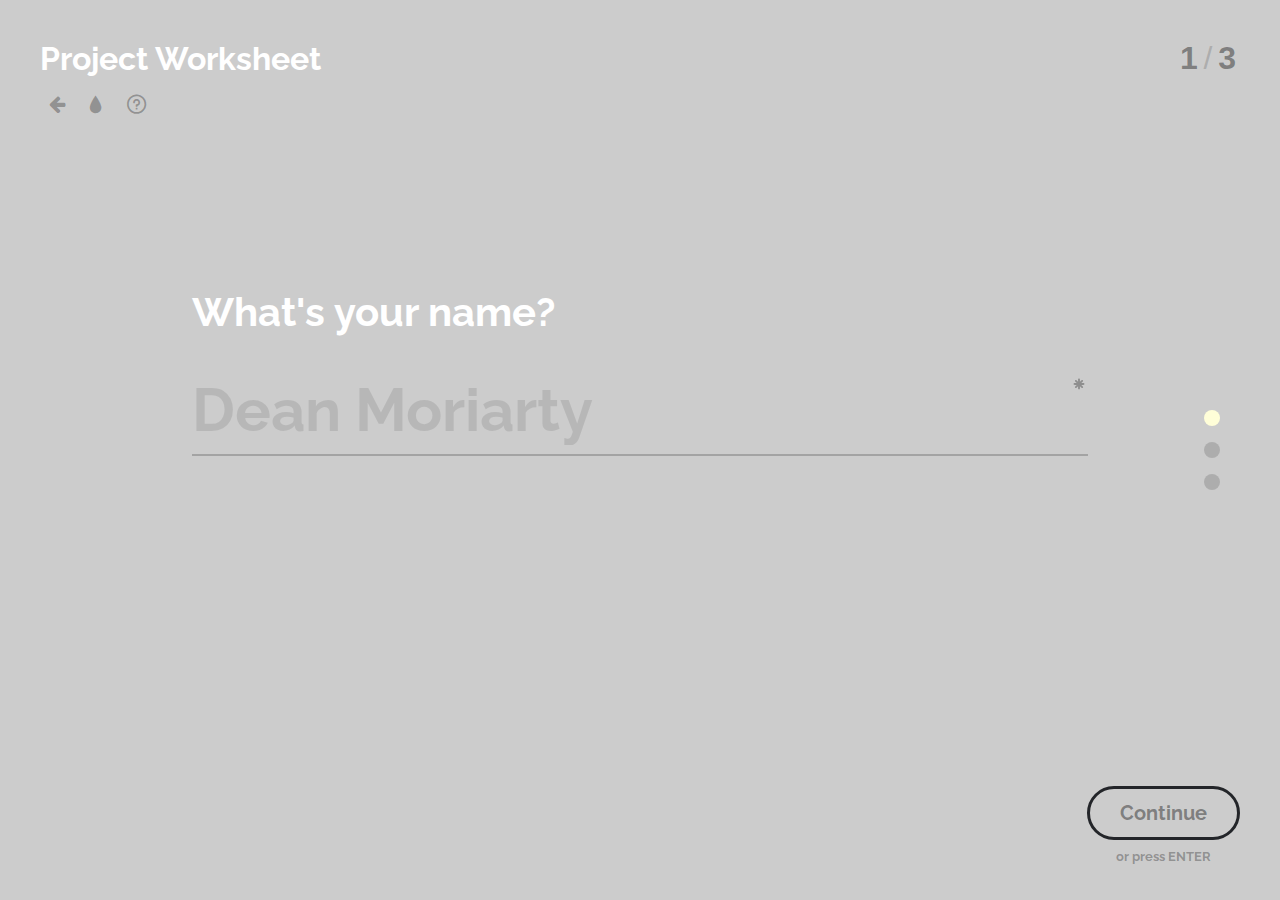
==== index.html @ fed778ab "Add simple form" ====
<!DOCTYPE html>
<html lang="en" class="no-js">
	<head>
		<meta charset="UTF-8" />
		<meta http-equiv="X-UA-Compatible" content="IE=edge"> 
		<meta name="viewport" content="width=device-width, initial-scale=1"> 
		<title>Fullscreen Form Interface</title>
		<meta name="description" content="Fullscreen Form Interface: A distraction-free form concept with fancy animations" />
		<meta name="keywords" content="fullscreen form, css animations, distraction-free, web design" />
		<meta name="author" content="Codrops" />
		<link rel="shortcut icon" href="../favicon.ico">
		<link rel="stylesheet" type="text/css" href="css/normalize.css" />
		<link rel="stylesheet" type="text/css" href="css/demo.css" />
		<link rel="stylesheet" type="text/css" href="css/component.css" />
		<link rel="stylesheet" type="text/css" href="css/Hackaton.css" />
		<link rel="stylesheet" type="text/css" href="css/cs-select.css" />
		<link rel="stylesheet" type="text/css" href="css/cs-skin-boxes.css" />
		<script src="js/modernizr.custom.js"></script>
	</head>
	<body>
		<div class="container">

			<div class="fs-form-wrap" id="fs-form-wrap">
				<div class="fs-title">
					<h1>Project Worksheet</h1>
					<div class="codrops-top">
						<a class="codrops-icon codrops-icon-prev" href="http://tympanus.net/Development/NotificationStyles/"><span>Previous Demo</span></a>
						<a class="codrops-icon codrops-icon-drop" href="http://tympanus.net/codrops/?p=19520"><span>Back to the Codrops Article</span></a>
						<a class="codrops-icon codrops-icon-info" href="#"><span>This is a demo for a fullscreen form</span></a>
					</div>
				</div>
				<form id="myform" class="fs-form fs-form-full" autocomplete="off">
					<ol class="fs-fields">
						<li>
							<label class="fs-field-label fs-anim-upper" for="q1">What's your name?</label>
							<input class="fs-anim-lower" id="q1" name="q1" type="text" placeholder="Dean Moriarty" required/>
						</li>
						<li data-input-trigger>
							<label class="fs-field-label fs-anim-upper" for="q3" data-info="This will help us know what kind of service you need">What's your priority for your new website?</label>
							<div class="fs-radio-group fs-radio-custom clearfix fs-anim-lower">
								<span><input id="q3b" name="q3" type="radio" value="conversion"/><label for="q3b" class="radio-conversion">Sell things</label></span>
								<span><input id="q3c" name="q3" type="radio" value="social"/><label for="q3c" class="radio-social">Become famous</label></span>
								<span><input id="q3a" name="q3" type="radio" value="mobile"/><label for="q3a" class="radio-mobile">Mobile market</label></span>
							</div>
						</li>
						<!--<li data-input-trigger>
							<label class="fs-field-label fs-anim-upper" data-info="We'll make sure to use it all over">Choose a color for your website.</label>
							<select class="cs-select cs-skin-boxes fs-anim-lower">
								<option value="" disabled selected>Pick a color</option>
								<option value="#588c75" data-class="color-588c75">#588c75</option>
								<option value="#b0c47f" data-class="color-b0c47f">#b0c47f</option>
								<option value="#f3e395" data-class="color-f3e395">#f3e395</option>
								<option value="#f3ae73" data-class="color-f3ae73">#f3ae73</option>
								<option value="#da645a" data-class="color-da645a">#da645a</option>
								<option value="#79a38f" data-class="color-79a38f">#79a38f</option>
								<option value="#c1d099" data-class="color-c1d099">#c1d099</option>
								<option value="#f5eaaa" data-class="color-f5eaaa">#f5eaaa</option>
								<option value="#f5be8f" data-class="color-f5be8f">#f5be8f</option>
								<option value="#e1837b" data-class="color-e1837b">#e1837b</option>
								<option value="#9bbaab" data-class="color-9bbaab">#9bbaab</option>
								<option value="#d1dcb2" data-class="color-d1dcb2">#d1dcb2</option>
								<option value="#f9eec0" data-class="color-f9eec0">#f9eec0</option>
								<option value="#f7cda9" data-class="color-f7cda9">#f7cda9</option>
								<option value="#e8a19b" data-class="color-e8a19b">#e8a19b</option>
								<option value="#bdd1c8" data-class="color-bdd1c8">#bdd1c8</option>
								<option value="#e1e7cd" data-class="color-e1e7cd">#e1e7cd</option>
								<option value="#faf4d4" data-class="color-faf4d4">#faf4d4</option>
								<option value="#fbdfc9" data-class="color-fbdfc9">#fbdfc9</option>
								<option value="#f1c1bd" data-class="color-f1c1bd">#f1c1bd</option>
							</select>
						</li>

						<li>
							<label class="fs-field-label fs-anim-upper" for="q2" data-info="We won't send you spam, we promise...">What's your email address?</label>
							<input class="fs-anim-lower" id="q2" name="q2" type="email" placeholder="dean@road.us" required/>
						</li>
						<li>
							<label class="fs-field-label fs-anim-upper" for="q5">What's your budget?</label>
							<input class="fs-mark fs-anim-lower" id="q5" name="q5" type="number" placeholder="1000" step="100" min="100"/>
						</li>-->
						<li>
							<label class="fs-field-label fs-anim-upper" for="q4">Describe how you imagine your new website</label>
							<textarea class="fs-anim-lower" id="q4" name="q4" placeholder="Describe here"></textarea>
						</li>
					</ol><!-- /fs-fields -->
				</form><!-- /fs-form -->
			</div><!-- /fs-form-wrap -->

            <div id="result-div">
                <h1>You are a footballer</h1>
            </div>
            
            
		</div><!-- /container -->
		<script src="js/classie.js"></script>
		<script src="js/selectFx.js"></script>
		<script src="js/fullscreenForm.js"></script>
		<script>
			(function() {
				var formWrap = document.getElementById( 'fs-form-wrap' );

				[].slice.call( document.querySelectorAll( 'select.cs-select' ) ).forEach( function(el) {	
					new SelectFx( el, {
						stickyPlaceholder: false,
						onChange: function(val){
							document.querySelector('span.cs-placeholder').style.backgroundColor = val;
						}
					});
				} );

                document.getElementById("result-div").style.visibility = "hidden";
				new FForm( formWrap, {
					onReview : function() {
                        document.getElementById("result-div").style.visibility = "visible";
                        //document.location.reload();
					}
				} );
			})();
		</script>
	</body>
</html>
---- css/demo.css ----
@import url(http://fonts.googleapis.com/css?family=Raleway:400,700);
@font-face {
	font-weight: normal;
	font-style: normal;
	font-family: 'codropsicons';
	src:url('../fonts/codropsicons/codropsicons.eot');
	src:url('../fonts/codropsicons/codropsicons.eot?#iefix') format('embedded-opentype'),
		url('../fonts/codropsicons/codropsicons.woff') format('woff'),
		url('../fonts/codropsicons/codropsicons.ttf') format('truetype'),
		url('../fonts/codropsicons/codropsicons.svg#codropsicons') format('svg');
}

*, *:after, *:before { -webkit-box-sizing: border-box; box-sizing: border-box; }
.clearfix:before, .clearfix:after { content: ''; display: table; }
.clearfix:after { clear: both; }

html, body, .container {
	height: 100%;
}

body {
	background: #CCCCCC;
	color: #111111;
	font-weight: 400;
	font-size: 1em;
	font-family: 'Raleway', Arial, sans-serif;
	overflow: hidden;
	overflow-y: scroll;
	min-height: 590px;
}

a {
	color: rgba(0,0,0,0.3);
	text-decoration: none;
	outline: none;
}

a:hover, a:focus {
	color: #111111;
}

/* Top Navigation Style */
.codrops-top {
	margin-top: 1em;
}

.codrops-top a {
	font-size: 0.69em;
	padding: 0 0.25em;
	display: inline-block;
	text-decoration: none;
	font-size: 1.2em;
}

.codrops-icon:before {
	margin: 0 4px;
	text-transform: none;
	font-weight: normal;
	font-style: normal;
	font-variant: normal;
	font-family: 'codropsicons';
	line-height: 1;
	speak: none;
	-webkit-font-smoothing: antialiased;
}

.codrops-icon-drop:before {
	content: "\e001";
}

.codrops-icon-prev:before {
	content: "\e004";
}

.codrops-icon-info:before {
	content: "\e003";
}

.codrops-icon span {
	display: none;
	position: absolute;
	font-size: 0.85em;
	padding: 0.5em 0 0 0.25em;
	font-weight: 700;
}

.codrops-icon:hover span {
	display: block;
	color: #AAA;
}

/* Related demos */
.related {
	font-weight: 700;
	text-align: center;
	padding: 5em 0;
	display: none;
	background: #fff;
	color: rgba(0,0,0,0.3);
}

.overview .related {
	display: block;
}

.related > a {
	border: 3px solid black;
	border-color: initial;
	display: inline-block;
	text-align: center;
	margin: 20px 10px;
	padding: 25px;
}

.related > a:hover,
.related > a:focus {
	color: rgba(0,0,0,0.5);
}

.related a img {
	max-width: 100%;
	opacity: 0.8;
}

.related a:hover img,
.related a:active img {
	opacity: 1;
}

.related a h3 {
	margin: 0;
	padding: 0.5em 0 0.3em;
	max-width: 300px;
	text-align: left;
}
---- css/component.css ----
/* Main form wrapper */
.fs-form-wrap {
	position: relative;
	width: 100%;
	height: 100%;
	color: #fff;
}

.overview .fs-form-wrap {
	height: auto;
}

/* Title */
.fs-title {
	position: absolute;
	top: 0;
	left: 0;
	margin: 0;
	padding: 40px;
	width: 100%;
}

.fs-title h1 {
	margin: 0;
}

/* Form */
.fs-form {
	position: relative;
	text-align: left;
	font-size: 2.5em;
}

.no-js .fs-form {
	padding: 0 0 6em 0;
}

/* Views (fullscreen and overview)*/
.fs-form-full {
	top: 32%;
	margin: 0 auto;
	width: 70%;
}

.fs-form-full,
.fs-message-error {
	max-width: 960px;
}

.fs-form-overview {
	padding: 2.5em 30% 6em;
	width: 100%;
	height: 100%;
	background: #fffed8;
	color: #3b3f45;
	font-size: 1.2em;
}

.fs-form-overview .fs-fields::before {
	display: block;
	margin-bottom: 2.5em;
	color: #3b3f45;
	content: 'Review & Submit';
	font-weight: 700;
	font-size: 1.85em;
}

/* Switch view animation (we hide the current view, switch the view class and show it again) */
.fs-form.fs-show {
	-webkit-animation: animFadeIn 0.5s;
	animation: animFadeIn 0.5s;
}

@-webkit-keyframes animFadeIn {
	0% { opacity: 0; }
	100% { opacity: 1; }
}

@keyframes animFadeIn {
	0% { opacity: 0; }
	100% { opacity: 1; }
}

.fs-form.fs-show .fs-fields {
	-webkit-animation: animMove 0.5s;
	animation: animMove 0.5s;
}

@-webkit-keyframes animMove {
	from { top: 100px; }
}

@keyframes animMove {
	from { top: 100px; }
} /* we need to use top here because otherwise all our fixed elements will become absolute */

/* Visibility control of elements */
.fs-form-full .fs-fields > li,
.fs-nav-dots, 
.fs-progress,
.fs-numbers,
button.fs-continue,
.fs-message-error,
.fs-message-final {
	visibility: hidden;
}

.no-js .fs-form-full .fs-fields > li {
	visibility: visible;
}

.fs-show {
	visibility: visible !important;
}

/* Some general styles */
.fs-form-wrap button {
	border: none;
	background: none;
}

.fs-form-wrap button[disabled] {
	opacity: 0.3;
	pointer-events: none;
}

.fs-form-wrap input:focus,
.fs-form-wrap button:focus {
	outline: none;
}

/* Hide the submit button */
.fs-form .fs-submit {
	display: none;
}

/* Fields */
.fs-fields {
	position: relative;
	margin: 0 auto;
	padding: 0;
	top: 0;
	list-style: none;
}

.fs-form-overview ol {
	max-width: ;
}

.fs-fields > li {
	position: relative;
	z-index: 1;
	margin: 0;
	padding: 0;
	border: none;
}

.fs-fields > li:hover {
	z-index: 999;
}

.js .fs-form-full .fs-fields > li {
	position: absolute;
	width: 100%;
}

.fs-form-overview .fs-fields > li,
.no-js .fs-form .fs-fields > li {
	margin: 1em 0 2em;
	padding: 0 0 2em 0;
	border-bottom: 2px solid rgba(0,0,0,0.1);
}

/* Labels & info */
.fs-fields > li label {
	position: relative;
}

.fs-fields > li label.fs-field-label {
	display: inline-block;
	padding: 0 5px 1em 0;
	font-weight: 700;
	pointer-events: none;
}

.fs-form-full .fs-fields > li label[data-info]::after {
	position: relative;
	display: inline-block;
	margin-left: 10px;
	width: 24px;
	height: 24px;
	border: 2px solid rgba(0,0,0,0.4);
	color: rgba(0,0,0,0.4);
	border-radius: 50%;
	content: 'i';
	vertical-align: top;
	text-align: center;
	font-weight: 700;
	font-style: italic;
	font-size: 14px;
	font-family: Georgia, serif;
	line-height: 20px;
	cursor: pointer;
	pointer-events: auto;
}

.fs-form-full .fs-fields > li label[data-info]::before {
    position: absolute;
    bottom: 100%;
   	left: 0;
    padding: 0 0 10px;
    min-width: 200px;
	content: attr(data-info);
	font-size: 0.4em;
	color: #6a7b7e;
    opacity: 0;
    -webkit-transition: opacity 0.3s, -webkit-transform 0.3s;
    transition: opacity 0.3s, transform 0.3s;
    -webkit-transform: translate3d(0,-5px,0);
    transform: translate3d(0,-5px,0);
    pointer-events: none;
}

.fs-form-full .fs-fields > li label[data-info]:hover::before {
    opacity: 1;
    -webkit-transform: translate3d(0,0,0);
    transform: translate3d(0,0,0);
}

.fs-form-full .fs-fields > li label:hover ~ .fs-info,
.fs-form-full .fs-fields > li .fs-info:hover {
	opacity: 1;
	-webkit-transform: translateY(0);
	transform: translateY(0);
	pointer-events: auto;
}

/* Inputs */
.fs-fields input {
	display: block;
	margin: 0;
	padding: 0 0 0.15em;
	width: 100%;
	border: none;
	border-bottom: 2px solid rgba(0,0,0,0.2);
	background-color: transparent;
	color: #fffed8;
	text-overflow: ellipsis;
	font-weight: bold;
	font-size: 1.5em;
	border-radius: 0;
}

.fs-fields input:invalid {
	box-shadow: none; /* removes red shadow in FF*/
}

.fs-form-overview .fs-fields input {
	border-bottom-color: transparent;
	color: rgba(0,0,0,0.5);
}

.fs-fields [required] {
	background-image: url(../img/abacusstar.svg);
	background-position: top right;
	background-size: 18px;
	background-repeat: no-repeat;
}

.fs-fields input:focus {
	background-color: #3b3f45; /* Fixes chrome bug with placeholder */
}

.fs-form-overview .fs-fields input:focus {
	background-color: #fffed8; /* Fixes chrome bug with placeholder */
}

.fs-form-overview .fs-fields input {
	font-size: 1.2em;
}

.fs-fields .fs-radio-custom input[type="radio"] {
	position: absolute;
	display: block;
	margin: 30px auto 20px;
	margin: 0 auto 20px;
	width: 100%;
	height: 100%;
	opacity: 0;
	cursor: pointer;
}

.fs-fields > li .fs-radio-custom span {
	float: left;
	position: relative;
	margin-right: 3%;
	padding: 10px;
	max-width: 200px;
	width: 30%;
	text-align: center;
	font-weight: 700;
	font-size: 50%;
	font-family: "Helvetica Neue", Helvetica, Arial, sans-serif;
}

.fs-fields > li .fs-radio-custom span label {
	color: rgba(0,0,0,0.4);
	-webkit-transition: color 0.3s;
	transition: color 0.3s;
}

.fs-form-overview .fs-fields > li .fs-radio-custom span {
	max-width: 140px;
}

.fs-form-overview .fs-fields > li .fs-radio-custom span {
	font-size: 75%;
}

.fs-fields > li .fs-radio-custom label {
	display: block;
	padding-top: 100%;
	width: 100%;
	height: 100%;
	cursor: pointer;
}

.fs-fields .fs-radio-custom label::after {
	position: absolute;
	top: 50%;
	left: 50%;
	width: 100%;
	height: 100%;
	background-position: 50% 0%;
	background-size: 85%;
	background-repeat: no-repeat;
	content: '';
	opacity: 0.5;
	-webkit-transition: opacity 0.2s;
	transition: opacity 0.2s;
	-webkit-transform: translate(-50%,-50%);
	transform: translate(-50%,-50%);
}

.fs-fields .fs-radio-custom label.radio-mobile::after {
	background-image: url(../img/mobile.svg);
}

.fs-fields .fs-radio-custom label.radio-social::after {
	background-image: url(../img/social.svg);
}

.fs-fields .fs-radio-custom label.radio-conversion::after {
	background-image: url(../img/conversion.svg);
}

.fs-fields .fs-radio-custom label:hover::after,
.fs-fields input[type="radio"]:focus + label::after,
.fs-fields input[type="radio"]:checked + label::after {
	opacity: 1;
}

.fs-fields .fs-radio-custom input[type="radio"]:checked + label {
	color: #fffed8;
}

.fs-form-overview .fs-fields .fs-radio-custom input[type="radio"]:checked + label {
	color: rgba(0,0,0,0.8);
}

.fs-fields textarea {
	padding: 0.25em;
	width: 100%;
	height: 200px;
	border: 2px solid rgba(0,0,0,0.2);
	background-color: transparent;
	color: #fffed8;
	font-weight: 700;
	font-size: 0.85em;
	resize: none;
}

.fs-form-overview .fs-fields textarea {
	height: 100px;
	color: rgba(0,0,0,0.5);
}

.fs-fields textarea:focus {
	outline: none;
}

.fs-form-overview .fs-fields textarea {
	padding: 0;
	border-color: transparent;
}

.fs-form-overview .fs-fields textarea:focus {
	background: #fffed8;
}

.fs-form div.cs-select.cs-skin-boxes {
	display: block;
}

.fs-form-overview .cs-skin-boxes > span {
	border-radius: 5px;
	width: 90px;
	height: 70px;
	font-size: 0.8em;
}

.fs-form-overview .cs-skin-boxes > span::before {
	padding-top: 50px;
	box-shadow: 0 20px 0 #292c30, inset 0 -5px #292c30;
}

.fs-fields input.fs-mark {
	padding-left: 1em;
	background-image: url(../img/dollar.svg);
	background-position: 0% 0.15em;
	background-size: auto 75%;
	background-repeat: no-repeat;
}

.fs-fields input.fs-mark[required] {
	background-image: url(../img/dollar.svg), url(../img/abacusstar.svg);
	background-position: 0% 0.15em, top right;
	background-size: auto 75%, 18px;
	background-repeat: no-repeat;
}

/* placeholder */
.fs-fields input::-webkit-input-placeholder,
.fs-fields textarea::-webkit-input-placeholder {
	color: rgba(0,0,0,0.1);
}

.fs-fields input:-moz-placeholder,
.fs-fields textarea:-moz-placeholder {
	color: rgba(0,0,0,0.1);
}

.fs-fields input::-moz-placeholder,
.fs-fields textarea::-moz-placeholder {
	color: rgba(0,0,0,0.1);
}

.fs-fields input:-ms-input-placeholder,
.fs-fields textarea:-ms-input-placeholder {
	color: rgba(0,0,0,0.1);
}

/* Hide placeholder when focused in Webkit browsers */
.fs-fields input:focus::-webkit-input-placeholder {
	color: transparent;
}

/* Dot navigation */
.fs-nav-dots {
	position: absolute;
	top: 50%;
	right: 60px;
	left: auto;
	-webkit-transform: translateY(-50%);
	transform: translateY(-50%);
}

.fs-nav-dots button {
	position: relative;
	display: block;
	padding: 0;
	margin: 16px 0;
	width: 16px;
	height: 16px;
	border-radius: 50%;
	background: transparent;
	-webkit-transition: -webkit-transform 0.3s ease, opacity 0.3s ease;
	transition: transform 0.3s ease, opacity 0.3s ease;
}

.fs-nav-dots button::before,
.fs-nav-dots button::after {
	position: absolute;
	top: 0;
	left: 0;
	width: 100%;
	height: 100%;
	border-radius: 50%;
	background-color: rgba(0,0,0,0.5);
	content: '';
	text-indent: 0;
	-webkit-backface-visibility: hidden;
	backface-visibility: hidden;
}

.fs-nav-dots button::after {
	background-color: rgba(0,0,0,0.4);
	-webkit-transform: perspective(1000px) rotate3d(0,1,0,180deg);
	transform: perspective(1000px) rotate3d(0,1,0,180deg);
}

.fs-nav-dots button.fs-dot-current {
	-webkit-transform: perspective(1000px) rotate3d(0,1,0,180deg);
	transform: perspective(1000px) rotate3d(0,1,0,180deg);
}

.fs-nav-dots button:hover::before,
.fs-nav-dots button.fs-dot-current::before {
	background: #fffed8;
}

/* Progress bar */
.fs-progress {
	position: absolute;
	top: 0;
	width: 0%;
	height: 0.5em;
	background: #fffed8;
	-webkit-transition: width 0.3s ease-in-out;
	transition: width 0.3s ease-in-out;
}

/* Number indicator */
.fs-numbers {
	position: absolute;
	top: 0;
	right: 0;
	overflow: hidden;
	color: rgba(0,0,0,0.4);
	margin: 40px;
	width: 2em;
	font-weight: 700;
	font-size: 2em;
	font-family: "Helvetica Neue", Helvetica, Arial, sans-serif;
	cursor: default;
}

.fs-numbers:after {
	position: absolute;
	width: 100%;
	text-align: center;
	content: '/';
	font-weight: 300;
	opacity: 0.4;
	left: 0;
}

.fs-numbers span {
	float: right;
	width: 40%;
	text-align: center;
}

.fs-numbers .fs-number-current {
	float: left;
}

.fs-numbers .fs-number-new {
	position: absolute;
	left: 0;
	-webkit-transform: translateY(100%);
	transform: translateY(100%);
}

/* Animations for numbers */
/* Show next number */
.fs-numbers.fs-show-next .fs-number-new {
	-webkit-animation: animMoveUpFromDown 0.4s both;
	animation: animMoveUpFromDown 0.4s both;
}

@-webkit-keyframes animMoveUpFromDown {
	from { -webkit-transform: translateY(100%); }
	to { -webkit-transform: translateY(0); }
}

@keyframes animMoveUpFromDown {
	from { -webkit-transform: translateY(100%); transform: translateY(100%); }
	to { -webkit-transform: translateY(0); transform: translateY(0); }
}

.fs-numbers.fs-show-next .fs-number-current {
	-webkit-animation: animMoveUp 0.4s both;
	animation: animMoveUp 0.4s both;
}

@-webkit-keyframes animMoveUp {
	to { -webkit-transform: translateY(-100%); }
}

@keyframes animMoveUp {
	to { -webkit-transform: translateY(-100%); transform: translateY(-100%); }
}

/* Show previous number */
.fs-numbers.fs-show-prev .fs-number-new {
	-webkit-animation: animMoveDownFromUp 0.4s both;
	animation: animMoveDownFromUp 0.4s both;
}

@-webkit-keyframes animMoveDownFromUp {
	from { -webkit-transform: translateY(-100%); }
	to { -webkit-transform: translateY(0); }
}

@keyframes animMoveDownFromUp {
	from { -webkit-transform: translateY(-100%); transform: translateY(-100%); }
	to { -webkit-transform: translateY(0); transform: translateY(0); }
}

.fs-numbers.fs-show-prev .fs-number-current {
	-webkit-animation: animMoveDown 0.4s both;
	animation: animMoveDown 0.4s both;
}

@-webkit-keyframes animMoveDown {
	to { -webkit-transform: translateY(100%); }
}

@keyframes animMoveDown {
	to { -webkit-transform: translateY(100%); transform: translateY(100%); }
}

/* Continue button and submit button */
button.fs-submit,
button.fs-continue {
	padding: 0.6em 1.5em;
	border: 3px solid #232529;
	border-radius: 40px;
	font-weight: 700;
	color: rgba(0,0,0,0.4);
}

.fs-form-overview .fs-submit,
.no-js .fs-form .fs-submit  {
	display: block;
	float: right;
}

.fs-form-overview .fs-submit {
	border-color: #232529;
	color: #232529;
}

button.fs-continue {
	position: absolute;
	right: 0;
	bottom: 0;
	margin: 0 40px 60px 0;
	font-size: 1.25em;
}

button.fs-submit:hover,
button.fs-submit:focus,
button.fs-continue:hover {
	background: #232529;
	color: #fff;
}

.fs-continue::after {
	position: absolute;
	top: 100%;
	left: 0;
	width: 100%;
	line-height: 3;
	text-align: center;
	background: transparent;
	color: rgba(0,0,0,0.3);
	content: 'or press ENTER';
	font-size: 0.65em;
	pointer-events: none;
}

/* Error message */
.fs-message-error {
	position: absolute;
	bottom: 75%;
	left: 50%;
	z-index: 800;
	max-width: 960px;
	width: 70%;
	color: #eb7e7f;
	font-weight: 700;
	font-size: 1em;
	opacity: 0;
	-webkit-transform: translate3d(-50%,-5px,0);
	transform: translate3d(-50%,-5px,0);
}

.fs-message-error.fs-show {
	opacity: 1;
	-webkit-transition: -webkit-transform 0.3s, opacity 0.3s;
	transition: transform 0.3s, opacity 0.3s;
	-webkit-transform: translate3d(-50%,0,0);
	transform: translate3d(-50%,0,0);
}

/* Animation classes & animations */
.fs-form li.fs-current {
	visibility: visible;
}

.fs-form li.fs-hide,
.fs-form li.fs-show {
	pointer-events: none;
}

/* Hide current li when navigating to next question */
.fs-form .fs-display-next .fs-hide {
	visibility: visible;
}

.fs-form .fs-display-next .fs-hide .fs-anim-lower,
.fs-form .fs-display-next .fs-hide .fs-anim-upper {
	-webkit-animation: animHideNext 0.5s cubic-bezier(0.7,0,0.3,1) forwards;
	animation: animHideNext 0.5s cubic-bezier(0.7,0,0.3,1) forwards;
}

.fs-form .fs-display-next .fs-hide .fs-anim-lower {
	-webkit-animation-delay: 0.1s;
	animation-delay: 0.1s;
}

@-webkit-keyframes animHideNext {
	to { opacity: 0; -webkit-transform: translate3d(0,-500px,0); }
}

@keyframes animHideNext {
	to { opacity: 0; -webkit-transform: translate3d(0,-500px,0); transform: translate3d(0,-500px,0); }
}

/* Show new li when navigating to next question */
.fs-form .fs-display-next .fs-show .fs-anim-lower,
.fs-form .fs-display-next .fs-show .fs-anim-upper {
	-webkit-animation: animShowNext 0.5s cubic-bezier(0.7,0,0.3,1) both 0.15s;
	animation: animShowNext 0.5s cubic-bezier(0.7,0,0.3,1) both 0.15s;
}

.fs-form .fs-display-next .fs-show .fs-anim-lower {
	-webkit-animation-delay: 0.25s;
	animation-delay: 0.25s;
}

@-webkit-keyframes animShowNext {
	from { opacity: 0; -webkit-transform: translate3d(0,500px,0); }
}

@keyframes animShowNext {
	from { opacity: 0; -webkit-transform: translate3d(0,500px,0); transform: translate3d(0,500px,0); }
}

/* Hide current li when navigating to previous question */
.fs-form .fs-display-prev .fs-hide {
	visibility: visible;
}

.fs-form .fs-display-prev .fs-hide .fs-anim-lower,
.fs-form .fs-display-prev .fs-hide .fs-anim-upper {
	-webkit-animation: animHidePrev 0.5s cubic-bezier(0.7,0,0.3,1) forwards;
	animation: animHidePrev 0.5s cubic-bezier(0.7,0,0.3,1) forwards;
}

.fs-form .fs-display-prev .fs-hide .fs-anim-upper {
	-webkit-animation-delay: 0.1s;
	animation-delay: 0.1s;
}

@-webkit-keyframes animHidePrev {
	to { opacity: 0; -webkit-transform: translate3d(0,500px,0); }
}

@keyframes animHidePrev {
	to { opacity: 0; -webkit-transform: translate3d(0,500px,0); transform: translate3d(0,500px,0); }
}

/* Show new li when navigating to previous question */
.fs-form .fs-display-prev .fs-show .fs-anim-lower,
.fs-form .fs-display-prev .fs-show .fs-anim-upper {
	-webkit-animation: animShowPrev 0.5s cubic-bezier(0.7,0,0.3,1) both 0.15s;
	animation: animShowPrev 0.5s cubic-bezier(0.7,0,0.3,1) both 0.15s;
}

.fs-form .fs-display-prev .fs-show .fs-anim-upper {
	-webkit-animation-delay: 0.25s;
	animation-delay: 0.25s;
}

@-webkit-keyframes animShowPrev {
	from { opacity: 0; -webkit-transform: translate3d(0,-500px,0); }
}

@keyframes animShowPrev {
	from { opacity: 0; -webkit-transform: translate3d(0,-500px,0); transform: translate3d(0,-500px,0); }
}

/* Remove IE clear cross */
input[type=text]::-ms-clear {
    display: none;
}

/* Adjust form for smaller screens */
@media screen and (max-width: 52.5em) {
	body {
		min-height: 500px;
	}

	.fs-form-wrap {
		font-size: 70%;
	}

	.fs-form {
		top: 6em;
		right: 2em;
		left: 0;
		padding: 0 3.75em 0 1em;
		width: auto;
		font-size: 2em;
	}

	.fs-form.fs-form-overview {
		top: 0;
		right: 0;
		padding: 1.5em 1em 8em 1em;
		font-size: 1.5em;
	}

	.fs-title {
		padding: 20px;
	}

	.fs-numbers {
		margin: 20px;
	}

	.fs-nav-dots {
		right: 25px;
	}

	button.fs-continue {
		right: 20px;
		bottom: 20px;
		margin: 0;
		padding: 50px 0 0 50px;
		width: 50px;
		height: 50px;
		border-radius: 50%;
		font-size: 2em;
	}

	button.fs-continue::before {
		position: absolute;
		top: 0;
		left: 0;
		width: 100%;
		height: 100%;
		content: '\27A1';
		text-align: center;
		font-size: 1em;
		line-height: 50px;
	}

	.fs-continue::after {
		content: '';
	}

	button.fs-submit {
		width: 100%;
		font-size: 1.25em;
	}

	.fs-message-error {
		bottom: 1.75em;
		left: 0;
		padding: 0 90px 0 2em;
		width: 100%;
		font-size: 1.5em;
		-webkit-transform: translate3d(0,-5px,0);
		transform: translate3d(0,-5px,0);
	}

	.fs-message-error.fs-show {
		-webkit-transform: translate3d(0,0,0);
		transform: translate3d(0,0,0);
	}
}
---- css/Hackaton.css ----
#result-div {
    position: absolute;
    text-align: center;
    left: 20%;
    right: 20%;
    top: 20%;
}
---- css/cs-select.css ----
/* Custom select */
/* Read the article: http://tympanus.net/codrops/2014/07/10/inspiration-for-custom-select-elements/ */
/* Demo: http://tympanus.net/Development/SelectInspiration/ */
/* GitHub: https://github.com/codrops/SelectInspiration */

/* Default custom select styles */
div.cs-select {
	display: inline-block;
	vertical-align: middle;
	position: relative;
	text-align: left;
	background: #fff;
	z-index: 100;
	width: 100%;
	max-width: 500px;
	-webkit-touch-callout: none;
	-webkit-user-select: none;
	-khtml-user-select: none;
	-moz-user-select: none;
	-ms-user-select: none;
	user-select: none;
}

div.cs-select:focus {
	outline: none; /* For better accessibility add a style for this in your skin */
}

.cs-select select {
	display: none;
}

.cs-select span {
	display: block;
	position: relative;
	cursor: pointer;
	padding: 1em;
	white-space: nowrap;
	overflow: hidden;
	text-overflow: ellipsis;
}

/* Placeholder and selected option */
.cs-select > span {
	padding-right: 3em;
}

.cs-select > span::after,
.cs-select .cs-selected span::after {
	speak: none;
	position: absolute;
	top: 50%;
	-webkit-transform: translateY(-50%);
	transform: translateY(-50%);
	-webkit-font-smoothing: antialiased;
	-moz-osx-font-smoothing: grayscale;
}

.cs-select > span::after {
	content: '\25BE';
	right: 1em;
}

.cs-select .cs-selected span::after {
	content: '\2713';
	margin-left: 1em;
}

.cs-select.cs-active > span::after {
	-webkit-transform: translateY(-50%) rotate(180deg);
	transform: translateY(-50%) rotate(180deg);
}

/* Options */
.cs-select .cs-options {
	position: absolute;
	overflow: hidden;
	width: 100%;
	background: #fff;
	visibility: hidden;
	z-index: 10000;
}

.cs-select.cs-active .cs-options {
	visibility: visible;
}

.cs-select ul {
	list-style: none;
	margin: 0;
	padding: 0;
	width: 100%;
}

.cs-select ul span {
	padding: 1em;
}

.cs-select ul li.cs-focus span {
	background-color: #ddd;
}

/* Optgroup and optgroup label */
.cs-select li.cs-optgroup ul {
	padding-left: 1em;
}

.cs-select li.cs-optgroup > span {
	cursor: default;
}
---- css/cs-skin-boxes.css ----
/* Custom select */
/* Read the article: http://tympanus.net/codrops/2014/07/10/inspiration-for-custom-select-elements/ */
/* Demo: http://tympanus.net/Development/SelectInspiration/ */
/* GitHub: https://github.com/codrops/SelectInspiration */

/* Custom select skin: fullscreen color picker (adjusted for fullscreen form) */
div.cs-skin-boxes {
	background: transparent;
	font-size: 0.65em;
	font-weight: 700;
	max-width: 300px;
	z-index: 2000;
	color: #fff;
}

@media screen and (max-width: 30em) {
	div.cs-skin-boxes { font-size: 1em; }
}

.cs-skin-boxes > span {
	border: 3px solid #292c30;
	border-radius: 5px;
	width: 150px;
	height: 140px;
	font-size: 0.5em;
	padding: 0 0 0 10px;
	background: #555b64;
}

div.cs-skin-boxes:focus > span {
	box-shadow: 0 0 0 2px rgba(255,255,255,0.1);
}

.cs-skin-boxes > span::before {
	content: '';
	display: block;
	padding-top: 110px;
	margin-left: -10px;
	box-shadow: 0 25px 0 #292c30, inset 0 -10px #292c30;
}

.cs-skin-boxes > span::after,
.cs-skin-boxes.cs-active > span::after {
	top: auto;
	-webkit-transform: none;
	transform: none;
}

.cs-skin-boxes .cs-options {
	position: fixed;
	width: 100%;
	height: 100%;
	top: 0;
	left: 0;
	overflow: auto;
	background: #3b3f45;
	font-size: 12px;
	opacity: 0;
	-webkit-transition: opacity 0.3s, visibility 0s 0.3s;
	transition: opacity 0.3s, visibility 0s 0.3s;
}

.cs-skin-boxes.cs-active .cs-options {
	opacity: 1;
	-webkit-transition: opacity 0.3s;
	transition: opacity 0.3s;
}

.cs-skin-boxes .cs-options ul {
	position: absolute;
	width: 100%;
	height: 100%;
	padding: 10px;
}

.cs-skin-boxes .cs-options li {
	width: 20%;
	height: 25%;
	float: left;
	position: relative;
	cursor: pointer;
	border-radius: 14px;
	overflow: hidden;
	opacity: 0;
	color: rgba(255,255,255,0.6);
	border: 10px solid transparent;
	background-clip: padding-box;
	-webkit-transform: scale3d(0.8,0.8,1);
	transform: scale3d(0.8,0.8,1);
	box-shadow: inset 0 -6em 0 -2em #282b30, inset 0 -1px 1px #000;
	-webkit-transition: -webkit-transform 0.3s, opacity 0.3s;
	transition: transform 0.3s, opacity 0.3s;
}

@media screen and (max-width: 30em) {
	.cs-skin-boxes .cs-options li { box-shadow: none; border-width: 3px; border-radius: 8px;}
}

.cs-skin-boxes.cs-active .cs-options li {
	opacity: 1;
	-webkit-transform: scale3d(1,1,1);
	transform: scale3d(1,1,1);
}

.cs-skin-boxes.cs-active .cs-options li:nth-child(2) {
	-webkit-transition-delay: 0.01s;
	transition-delay: 0.01s;
}

.cs-skin-boxes.cs-active .cs-options li:nth-child(3) {
	-webkit-transition-delay: 0.02s;
	transition-delay: 0.02s;
}

.cs-skin-boxes.cs-active .cs-options li:nth-child(4) {
	-webkit-transition-delay: 0.03s;
	transition-delay: 0.03s;
}

.cs-skin-boxes.cs-active .cs-options li:nth-child(5) {
	-webkit-transition-delay: 0.04s;
	transition-delay: 0.04s;
}

.cs-skin-boxes.cs-active .cs-options li:nth-child(6) {
	-webkit-transition-delay: 0.05s;
	transition-delay: 0.05s;
}

.cs-skin-boxes.cs-active .cs-options li:nth-child(7) {
	-webkit-transition-delay: 0.06s;
	transition-delay: 0.06s;
}

.cs-skin-boxes.cs-active .cs-options li:nth-child(8) {
	-webkit-transition-delay: 0.07s;
	transition-delay: 0.07s;
}

.cs-skin-boxes.cs-active .cs-options li:nth-child(9) {
	-webkit-transition-delay: 0.08s;
	transition-delay: 0.08s;
}

.cs-skin-boxes.cs-active .cs-options li:nth-child(10) {
	-webkit-transition-delay: 0.09s;
	transition-delay: 0.09s;
}

.cs-skin-boxes.cs-active .cs-options li:nth-child(11) {
	-webkit-transition-delay: 0.1s;
	transition-delay: 0.1s;
}

.cs-skin-boxes.cs-active .cs-options li:nth-child(12) {
	-webkit-transition-delay: 0.11s;
	transition-delay: 0.11s;
}

.cs-skin-boxes.cs-active .cs-options li:nth-child(13) {
	-webkit-transition-delay: 0.12s;
	transition-delay: 0.12s;
}

.cs-skin-boxes.cs-active .cs-options li:nth-child(14) {
	-webkit-transition-delay: 0.13s;
	transition-delay: 0.13s;
}

.cs-skin-boxes.cs-active .cs-options li:nth-child(15) {
	-webkit-transition-delay: 0.14s;
	transition-delay: 0.14s;
}

.cs-skin-boxes.cs-active .cs-options li:nth-child(16) {
	-webkit-transition-delay: 0.15s;
	transition-delay: 0.15s;
}

.cs-skin-boxes.cs-active .cs-options li:nth-child(17) {
	-webkit-transition-delay: 0.16s;
	transition-delay: 0.16s;
}

.cs-skin-boxes.cs-active .cs-options li:nth-child(18) {
	-webkit-transition-delay: 0.17s;
	transition-delay: 0.17s;
}

.cs-skin-boxes.cs-active .cs-options li:nth-child(19) {
	-webkit-transition-delay: 0.18s;
	transition-delay: 0.18s;
}

.cs-skin-boxes.cs-active .cs-options li:nth-child(20) {
	-webkit-transition-delay: 0.19s;
	transition-delay: 0.19s;
}

.cs-skin-boxes .cs-options li.cs-selected::after {
	content: '\2714';
	color: rgba(0,0,0,0.1);
	position: absolute;
	font-size: 2em;
	top: 50%;
	left: 50%;
	-webkit-transform: translate3d(-50%,-50%,0) translate3d(0,-1em,0);
	transform: translate3d(-50%,-50%,0) translate3d(0,-1em,0);
}

.cs-skin-boxes .cs-options li.cs-selected span::after {
	content: '';
}

@media screen and (max-width: 30em) {
	.cs-skin-boxes .cs-options li.cs-selected::after { 
		-webkit-transform: translate3d(-50%,-50%,0);
		transform: translate3d(-50%,-50%,0);
	}
}

.cs-skin-boxes .cs-options li.color-588c75 {
	background-color: #588c75;
}

.cs-skin-boxes .cs-options li.color-b0c47f {
	background-color: #b0c47f;
}

.cs-skin-boxes .cs-options li.color-f3e395 {
	background-color: #f3e395;
}

.cs-skin-boxes .cs-options li.color-f3ae73 {
	background-color: #f3ae73;
}

.cs-skin-boxes .cs-options li.color-da645a {
	background-color: #da645a;
}

.cs-skin-boxes .cs-options li.color-79a38f {
	background-color: #79a38f;
}

.cs-skin-boxes .cs-options li.color-c1d099 {
	background-color: #c1d099;
}

.cs-skin-boxes .cs-options li.color-f5eaaa {
	background-color: #f5eaaa;
}

.cs-skin-boxes .cs-options li.color-f5be8f {
	background-color: #f5be8f;
}

.cs-skin-boxes .cs-options li.color-e1837b {
	background-color: #e1837b;
}

.cs-skin-boxes .cs-options li.color-9bbaab {
	background-color: #9bbaab;
}

.cs-skin-boxes .cs-options li.color-d1dcb2 {
	background-color: #d1dcb2;
}

.cs-skin-boxes .cs-options li.color-f9eec0 {
	background-color: #f9eec0;
}

.cs-skin-boxes .cs-options li.color-f7cda9 {
	background-color: #f7cda9;
}

.cs-skin-boxes .cs-options li.color-e8a19b {
	background-color: #e8a19b;
}

.cs-skin-boxes .cs-options li.color-bdd1c8 {
	background-color: #bdd1c8;
}

.cs-skin-boxes .cs-options li.color-e1e7cd {
	background-color: #e1e7cd;
}

.cs-skin-boxes .cs-options li.color-faf4d4 {
	background-color: #faf4d4;
}

.cs-skin-boxes .cs-options li.color-fbdfc9 {
	background-color: #fbdfc9;
}

.cs-skin-boxes .cs-options li.color-f1c1bd {
	background-color: #f1c1bd;
}

.cs-skin-boxes .cs-options span {
	position: absolute;
	bottom: 0;
	width: 100%;
	line-height: 2em;
	text-transform: uppercase;
	letter-spacing: 1px;
}

@media screen and (max-width: 30em) {
	.cs-skin-boxes .cs-options span { display: none; }
}

.cs-skin-boxes .cs-options li span:hover,
.cs-skin-boxes li.cs-focus span,
.cs-skin-boxes li.cs-selected span {
	color: #fff;
}
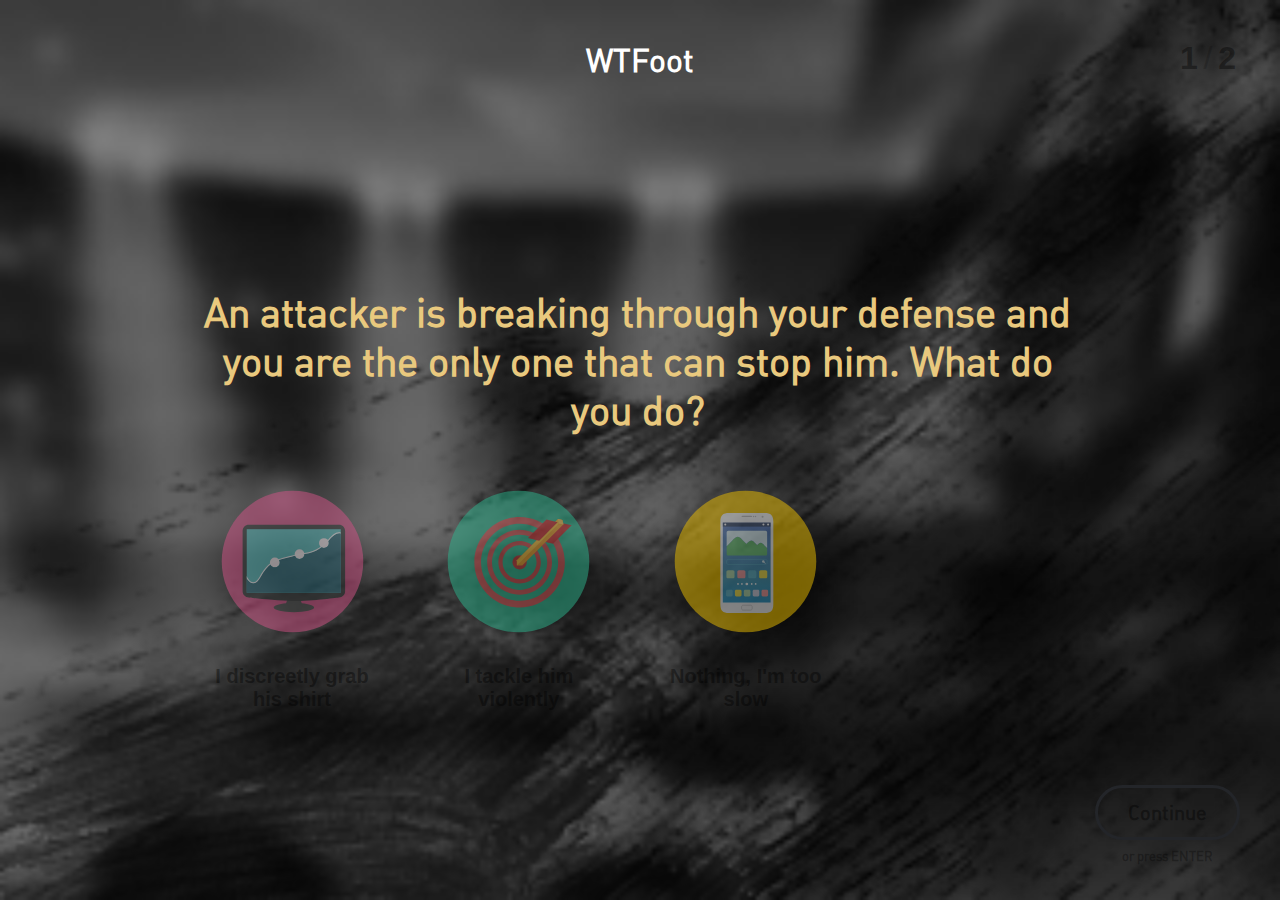
==== commit f13a6d20: "CSS work" ====
--- a/index.html
+++ b/index.html
@@ -4,11 +4,9 @@
 		<meta charset="UTF-8" />
 		<meta http-equiv="X-UA-Compatible" content="IE=edge"> 
 		<meta name="viewport" content="width=device-width, initial-scale=1"> 
-		<title>Fullscreen Form Interface</title>
-		<meta name="description" content="Fullscreen Form Interface: A distraction-free form concept with fancy animations" />
-		<meta name="keywords" content="fullscreen form, css animations, distraction-free, web design" />
-		<meta name="author" content="Codrops" />
-		<link rel="shortcut icon" href="../favicon.ico">
+		<title>WTFoot</title>
+		<meta name="description" content="Answer questions and take on challenges to find out which player from the UEFA Euro 2016 is your closest match" />
+		<!-- <link rel="shortcut icon" href="../favicon.ico"> -->
 		<link rel="stylesheet" type="text/css" href="css/normalize.css" />
 		<link rel="stylesheet" type="text/css" href="css/demo.css" />
 		<link rel="stylesheet" type="text/css" href="css/component.css" />
@@ -22,25 +20,29 @@
 
 			<div class="fs-form-wrap" id="fs-form-wrap">
 				<div class="fs-title">
-					<h1>Project Worksheet</h1>
+					<h1>WTFoot</h1>
+					<!--
 					<div class="codrops-top">
 						<a class="codrops-icon codrops-icon-prev" href="http://tympanus.net/Development/NotificationStyles/"><span>Previous Demo</span></a>
 						<a class="codrops-icon codrops-icon-drop" href="http://tympanus.net/codrops/?p=19520"><span>Back to the Codrops Article</span></a>
 						<a class="codrops-icon codrops-icon-info" href="#"><span>This is a demo for a fullscreen form</span></a>
 					</div>
+					-->
 				</div>
 				<form id="myform" class="fs-form fs-form-full" autocomplete="off">
 					<ol class="fs-fields">
+						<!--
 						<li>
 							<label class="fs-field-label fs-anim-upper" for="q1">What's your name?</label>
 							<input class="fs-anim-lower" id="q1" name="q1" type="text" placeholder="Dean Moriarty" required/>
 						</li>
+						-->
 						<li data-input-trigger>
-							<label class="fs-field-label fs-anim-upper" for="q3" data-info="This will help us know what kind of service you need">What's your priority for your new website?</label>
+							<label class="fs-field-label fs-anim-upper" for="q1">An attacker is breaking through your defense and you are the only one that can stop him. What do you do?</label>
 							<div class="fs-radio-group fs-radio-custom clearfix fs-anim-lower">
-								<span><input id="q3b" name="q3" type="radio" value="conversion"/><label for="q3b" class="radio-conversion">Sell things</label></span>
-								<span><input id="q3c" name="q3" type="radio" value="social"/><label for="q3c" class="radio-social">Become famous</label></span>
-								<span><input id="q3a" name="q3" type="radio" value="mobile"/><label for="q3a" class="radio-mobile">Mobile market</label></span>
+								<span><input id="q1a" name="q1" type="radio" value="grab"/><label for="q1a" class="radio-conversion">I discreetly grab his shirt</label></span>
+								<span><input id="q1b" name="q1" type="radio" value="tackle"/><label for="q1b" class="radio-social">I tackle him violently</label></span>
+								<span><input id="q1c" name="q1" type="radio" value="none"/><label for="q1c" class="radio-mobile">Nothing, I'm too slow</label></span>
 							</div>
 						</li>
 						<!--<li data-input-trigger>
@@ -92,30 +94,39 @@
             
             
 		</div><!-- /container -->
+		<script src="//ajax.googleapis.com/ajax/libs/jquery/1.11.2/jquery.min.js"></script>
+        	<script>window.jQuery || document.write('<script src="js/vendor/jquery-1.11.2.min.js"><\/script>')</script>
 		<script src="js/classie.js"></script>
 		<script src="js/selectFx.js"></script>
 		<script src="js/fullscreenForm.js"></script>
 		<script>
 			(function() {
-				var formWrap = document.getElementById( 'fs-form-wrap' );
-
-				[].slice.call( document.querySelectorAll( 'select.cs-select' ) ).forEach( function(el) {	
-					new SelectFx( el, {
+				var formWrap = document.getElementById('fs-form-wrap');
+				[].slice.call(document.querySelectorAll('select.cs-select')).forEach(function(el) {
+					new SelectFx(el, {
 						stickyPlaceholder: false,
-						onChange: function(val){
+						onChange: function(val) {
 							document.querySelector('span.cs-placeholder').style.backgroundColor = val;
 						}
 					});
-				} );
+				});
 
-                document.getElementById("result-div").style.visibility = "hidden";
-				new FForm( formWrap, {
-					onReview : function() {
-                        document.getElementById("result-div").style.visibility = "visible";
-                        //document.location.reload();
+                		document.getElementById('result-div').style.visibility = 'hidden';
+				new FForm(formWrap, {
+					onReview: function() {
+                        			document.getElementById("result-div").style.visibility = "visible";
+                        			//document.location.reload();
 					}
-				} );
+				});
+
+				/*
+				$.getJSON('data/wtf-questions.json', function(data) {
+					$.each(data, function(key, val) {
+						console.log(val.q);
+					});
+                        	});
+				*/
 			})();
 		</script>
 	</body>
-</html>+</html>
--- a/css/demo.css
+++ b/css/demo.css
@@ -1,3 +1,4 @@
+/*
 @import url(http://fonts.googleapis.com/css?family=Raleway:400,700);
 @font-face {
 	font-weight: normal;
@@ -9,6 +10,11 @@
 		url('../fonts/codropsicons/codropsicons.ttf') format('truetype'),
 		url('../fonts/codropsicons/codropsicons.svg#codropsicons') format('svg');
 }
+*/
+@font-face {
+	font-family: DINAlternateRegular;
+	src: url('../fonts/DINAlternateRegular.otf') format('opentype');
+}
 
 *, *:after, *:before { -webkit-box-sizing: border-box; box-sizing: border-box; }
 .clearfix:before, .clearfix:after { content: ''; display: table; }
@@ -19,11 +25,11 @@
 }
 
 body {
-	background: #CCCCCC;
+	background: url(../img/players-overlay.png) no-repeat, url(../img/players.jpg) no-repeat;
+	background-size: cover;
 	color: #111111;
-	font-weight: 400;
 	font-size: 1em;
-	font-family: 'Raleway', Arial, sans-serif;
+	font-family: 'DINAlternateRegular';
 	overflow: hidden;
 	overflow-y: scroll;
 	min-height: 590px;
--- a/css/component.css
+++ b/css/component.css
@@ -3,7 +3,7 @@
 	position: relative;
 	width: 100%;
 	height: 100%;
-	color: #fff;
+	color: #e9c97e;
 }
 
 .overview .fs-form-wrap {
@@ -21,13 +21,15 @@
 }
 
 .fs-title h1 {
+	color: white;
+	text-align: center;
 	margin: 0;
 }
 
 /* Form */
 .fs-form {
 	position: relative;
-	text-align: left;
+	text-align: center;
 	font-size: 2.5em;
 }
 
@@ -812,7 +814,7 @@
 		top: 6em;
 		right: 2em;
 		left: 0;
-		padding: 0 3.75em 0 1em;
+		padding: 0 2em 0 2em;
 		width: auto;
 		font-size: 2em;
 	}
@@ -882,4 +884,4 @@
 		-webkit-transform: translate3d(0,0,0);
 		transform: translate3d(0,0,0);
 	}
-}+}
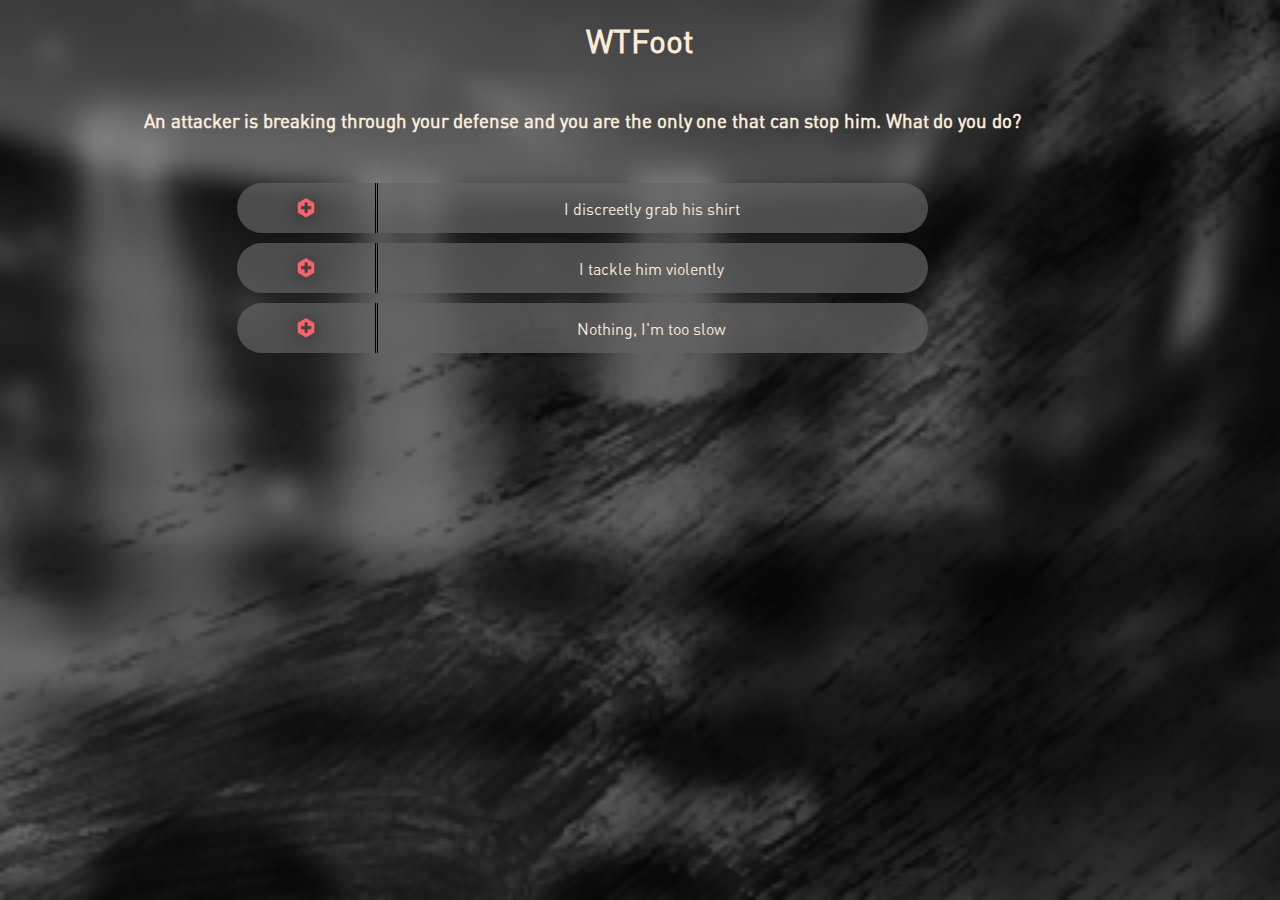
==== commit 50b09610: "piece of css" ====
--- a/index.html
+++ b/index.html
@@ -7,13 +7,12 @@
 		<title>WTFoot</title>
 		<meta name="description" content="Answer questions and take on challenges to find out which player from the UEFA Euro 2016 is your closest match" />
 		<!-- <link rel="shortcut icon" href="../favicon.ico"> -->
-		<link rel="stylesheet" type="text/css" href="css/normalize.css" />
-		<link rel="stylesheet" type="text/css" href="css/demo.css" />
-		<link rel="stylesheet" type="text/css" href="css/component.css" />
 		<link rel="stylesheet" type="text/css" href="css/Hackaton.css" />
-		<link rel="stylesheet" type="text/css" href="css/cs-select.css" />
-		<link rel="stylesheet" type="text/css" href="css/cs-skin-boxes.css" />
+        <script src="https://ajax.googleapis.com/ajax/libs/jquery/1.12.0/jquery.min.js"></script>
 		<script src="js/modernizr.custom.js"></script>
+        <script src="js/phaser.js" ></script>
+        <script src="js/stratGame.js" ></script>
+        <script src="js/Hackaton.js" ></script>
 	</head>
 	<body>
 		<div class="container">
@@ -21,111 +20,45 @@
 			<div class="fs-form-wrap" id="fs-form-wrap">
 				<div class="fs-title">
 					<h1>WTFoot</h1>
-					<!--
-					<div class="codrops-top">
-						<a class="codrops-icon codrops-icon-prev" href="http://tympanus.net/Development/NotificationStyles/"><span>Previous Demo</span></a>
-						<a class="codrops-icon codrops-icon-drop" href="http://tympanus.net/codrops/?p=19520"><span>Back to the Codrops Article</span></a>
-						<a class="codrops-icon codrops-icon-info" href="#"><span>This is a demo for a fullscreen form</span></a>
-					</div>
-					-->
 				</div>
-				<form id="myform" class="fs-form fs-form-full" autocomplete="off">
-					<ol class="fs-fields">
-						<!--
-						<li>
-							<label class="fs-field-label fs-anim-upper" for="q1">What's your name?</label>
-							<input class="fs-anim-lower" id="q1" name="q1" type="text" placeholder="Dean Moriarty" required/>
-						</li>
-						-->
-						<li data-input-trigger>
-							<label class="fs-field-label fs-anim-upper" for="q1">An attacker is breaking through your defense and you are the only one that can stop him. What do you do?</label>
-							<div class="fs-radio-group fs-radio-custom clearfix fs-anim-lower">
-								<span><input id="q1a" name="q1" type="radio" value="grab"/><label for="q1a" class="radio-conversion">I discreetly grab his shirt</label></span>
-								<span><input id="q1b" name="q1" type="radio" value="tackle"/><label for="q1b" class="radio-social">I tackle him violently</label></span>
-								<span><input id="q1c" name="q1" type="radio" value="none"/><label for="q1c" class="radio-mobile">Nothing, I'm too slow</label></span>
-							</div>
-						</li>
-						<!--<li data-input-trigger>
-							<label class="fs-field-label fs-anim-upper" data-info="We'll make sure to use it all over">Choose a color for your website.</label>
-							<select class="cs-select cs-skin-boxes fs-anim-lower">
-								<option value="" disabled selected>Pick a color</option>
-								<option value="#588c75" data-class="color-588c75">#588c75</option>
-								<option value="#b0c47f" data-class="color-b0c47f">#b0c47f</option>
-								<option value="#f3e395" data-class="color-f3e395">#f3e395</option>
-								<option value="#f3ae73" data-class="color-f3ae73">#f3ae73</option>
-								<option value="#da645a" data-class="color-da645a">#da645a</option>
-								<option value="#79a38f" data-class="color-79a38f">#79a38f</option>
-								<option value="#c1d099" data-class="color-c1d099">#c1d099</option>
-								<option value="#f5eaaa" data-class="color-f5eaaa">#f5eaaa</option>
-								<option value="#f5be8f" data-class="color-f5be8f">#f5be8f</option>
-								<option value="#e1837b" data-class="color-e1837b">#e1837b</option>
-								<option value="#9bbaab" data-class="color-9bbaab">#9bbaab</option>
-								<option value="#d1dcb2" data-class="color-d1dcb2">#d1dcb2</option>
-								<option value="#f9eec0" data-class="color-f9eec0">#f9eec0</option>
-								<option value="#f7cda9" data-class="color-f7cda9">#f7cda9</option>
-								<option value="#e8a19b" data-class="color-e8a19b">#e8a19b</option>
-								<option value="#bdd1c8" data-class="color-bdd1c8">#bdd1c8</option>
-								<option value="#e1e7cd" data-class="color-e1e7cd">#e1e7cd</option>
-								<option value="#faf4d4" data-class="color-faf4d4">#faf4d4</option>
-								<option value="#fbdfc9" data-class="color-fbdfc9">#fbdfc9</option>
-								<option value="#f1c1bd" data-class="color-f1c1bd">#f1c1bd</option>
-							</select>
-						</li>
-
-						<li>
-							<label class="fs-field-label fs-anim-upper" for="q2" data-info="We won't send you spam, we promise...">What's your email address?</label>
-							<input class="fs-anim-lower" id="q2" name="q2" type="email" placeholder="dean@road.us" required/>
-						</li>
-						<li>
-							<label class="fs-field-label fs-anim-upper" for="q5">What's your budget?</label>
-							<input class="fs-mark fs-anim-lower" id="q5" name="q5" type="number" placeholder="1000" step="100" min="100"/>
-						</li>-->
-						<li>
-							<label class="fs-field-label fs-anim-upper" for="q4">Describe how you imagine your new website</label>
-							<textarea class="fs-anim-lower" id="q4" name="q4" placeholder="Describe here"></textarea>
-						</li>
-					</ol><!-- /fs-fields -->
-				</form><!-- /fs-form -->
+                <div id="form-div">
+                    <div class="question">
+                        <h3 >An attacker is breaking through your defense and you are the only one that can stop him. What do you do?</h3>
+                        <div class="answer">
+                            <div onclick="nextElement()" class="radio-div">
+                                    <div class="label-left"><img src="img/redCross.png" /></div>
+                                <div class="label-right"><p>I discreetly grab his shirt</p></div>
+                            </div>
+                            <div onclick="nextElement()" class="radio-div">
+                                    <div class="label-left"><img src="img/redCross.png" /></div>
+                                    <div class="label-right"><p>I tackle him violently</p></div>
+                            </div>
+                            <div onclick="nextElement()" class="radio-div">
+                                    <div class="label-left"><img src="img/redCross.png" /></div>
+                                    <div class="label-right"><p>Nothing, I'm too slow</p></div>
+                            </div>
+                        </div>
+                    </div> 
+                    <div class="question">
+                                <label class="fs-field-label fs-anim-upper" for="q5">Will you be able to reach the goal ?</label>
+                                <div id="game-contener" class="fs-anim-lower">
+                                </div>
+                                <h3 class="fs-anim-lower">Score : <span id="score-contener">0</span>%</h3>
+                                <input class="hidden" id="q5" name="q5" type="text" placeholder="Dean Moriarty"/>
+                    </div>
+                </div>
 			</div><!-- /fs-form-wrap -->
-
+            
             <div id="result-div">
                 <h1>You are a footballer</h1>
             </div>
             
             
 		</div><!-- /container -->
-		<script src="//ajax.googleapis.com/ajax/libs/jquery/1.11.2/jquery.min.js"></script>
-        	<script>window.jQuery || document.write('<script src="js/vendor/jquery-1.11.2.min.js"><\/script>')</script>
-		<script src="js/classie.js"></script>
-		<script src="js/selectFx.js"></script>
-		<script src="js/fullscreenForm.js"></script>
 		<script>
 			(function() {
-				var formWrap = document.getElementById('fs-form-wrap');
-				[].slice.call(document.querySelectorAll('select.cs-select')).forEach(function(el) {
-					new SelectFx(el, {
-						stickyPlaceholder: false,
-						onChange: function(val) {
-							document.querySelector('span.cs-placeholder').style.backgroundColor = val;
-						}
-					});
-				});
+                		document.getElementById('result-div').style.visibility = 'hidden';
 
-                		document.getElementById('result-div').style.visibility = 'hidden';
-				new FForm(formWrap, {
-					onReview: function() {
-                        			document.getElementById("result-div").style.visibility = "visible";
-                        			//document.location.reload();
-					}
-				});
-
-				/*
-				$.getJSON('data/wtf-questions.json', function(data) {
-					$.each(data, function(key, val) {
-						console.log(val.q);
-					});
-                        	});
-				*/
 			})();
 		</script>
 	</body>
--- a/css/Hackaton.css
+++ b/css/Hackaton.css
@@ -1,7 +1,85 @@
+
+@font-face {
+	font-family: DINAlternateRegular;
+	src: url('../fonts/DINAlternateRegular.otf') format('opentype');
+}
+
+body {
+	background: url(../img/players-overlay.png) no-repeat, url(../img/players.jpg) no-repeat;
+	background-size: cover;
+	color: #111111;
+	font-size: 1em;
+	font-family: 'DINAlternateRegular';
+	overflow: hidden;
+	overflow-y: scroll;
+    color:antiquewhite;
+    text-align: center;
+    margin-left: 5%;
+    margin-right: 5%;
+}
+
 #result-div {
     position: absolute;
     text-align: center;
     left: 20%;
     right: 20%;
     top: 20%;
+}
+
+#game-contener {
+    margin-left: -6%;
+}
+
+#form-div {
+    margin-top: 50px;
+}
+#form-div h3 {
+    margin-left:5%;
+    width:80%;
+}
+.answer {
+    margin-left:15%;
+    margin-top:50px;
+    position: relative;
+    width:60%;
+    cursor: pointer;
+}
+.label-left {
+    width: 20%;
+    float: left;
+    height: 50px;
+    border-right: medium double #000000;
+}
+.label-left img {
+    width: 50px;
+    margin-top:1px;
+}
+.label-right {
+    width: 70%;
+    float: right;
+    height: 50px;
+    margin-right: 5%;
+    vertical-align: text-bottom;
+}
+.hidden {
+    display: none;
+    opacity: 0;
+    transition: all 1.5s ease;
+}
+.visible {
+}
+
+.radio-div {
+    margin-bottom: 10px;
+    overflow:hidden;
+    border-radius: 25px;
+    transition: all 0.4s ease;
+    background-color:rgba(100, 100, 100, 0.7);
+}
+.radio-div:hover {
+    margin-bottom: 10px;
+    overflow:hidden;
+    border-radius: 25px;
+    transition: all 0.4s ease;
+    background-color:rgba(200, 200, 200, 0.7);
 }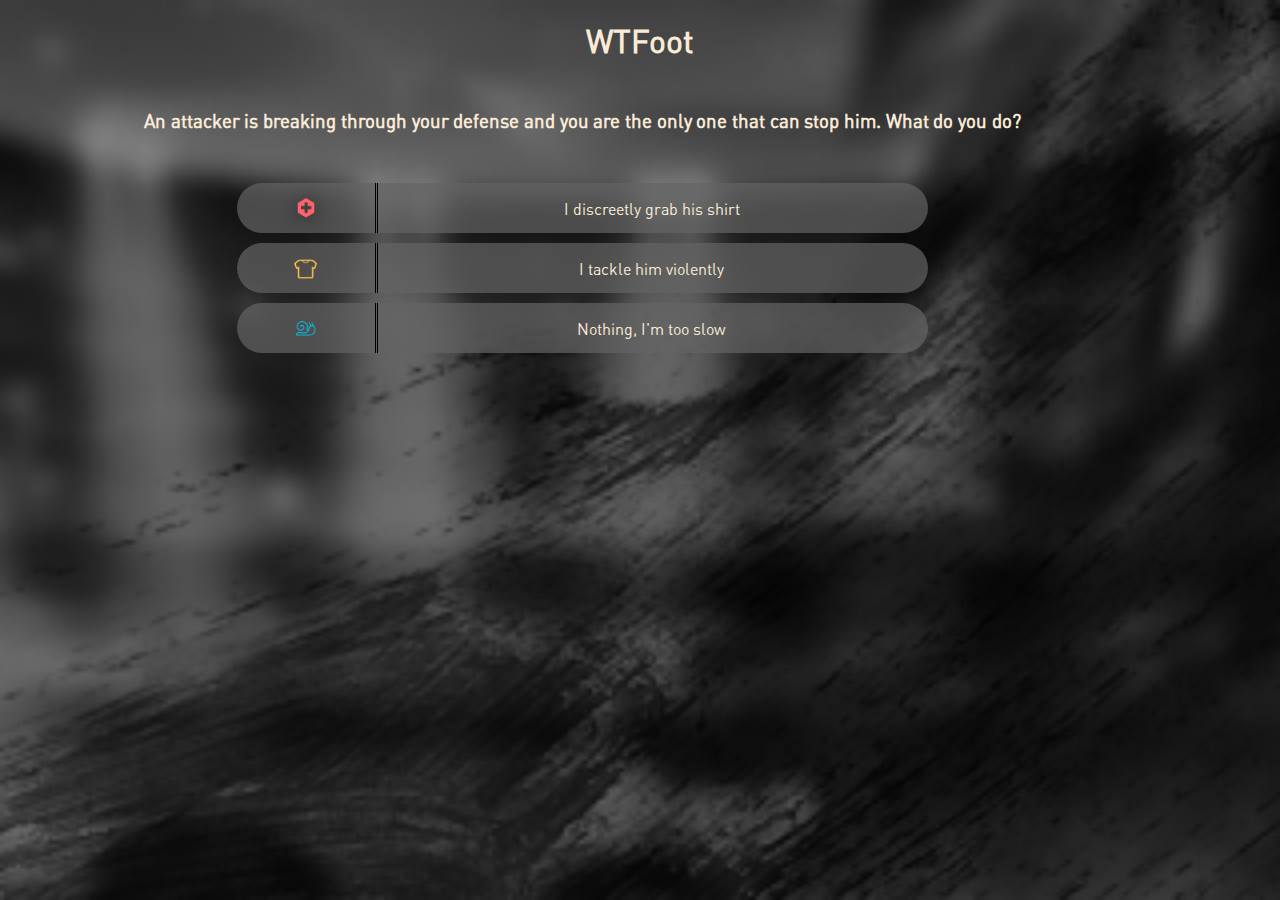
==== commit b297c0bd: "Graphism and firstPage" ====
--- a/index.html
+++ b/index.html
@@ -8,10 +8,12 @@
 		<meta name="description" content="Answer questions and take on challenges to find out which player from the UEFA Euro 2016 is your closest match" />
 		<!-- <link rel="shortcut icon" href="../favicon.ico"> -->
 		<link rel="stylesheet" type="text/css" href="css/Hackaton.css" />
+		<link rel="stylesheet" type="text/css" href="css/goal.css" />
         <script src="https://ajax.googleapis.com/ajax/libs/jquery/1.12.0/jquery.min.js"></script>
 		<script src="js/modernizr.custom.js"></script>
         <script src="js/phaser.js" ></script>
         <script src="js/stratGame.js" ></script>
+        <script src="js/goal.js" ></script>
         <script src="js/Hackaton.js" ></script>
 	</head>
 	<body>
@@ -30,11 +32,11 @@
                                 <div class="label-right"><p>I discreetly grab his shirt</p></div>
                             </div>
                             <div onclick="nextElement()" class="radio-div">
-                                    <div class="label-left"><img src="img/redCross.png" /></div>
+                                    <div class="label-left"><img src="img/shirt.png" /></div>
                                     <div class="label-right"><p>I tackle him violently</p></div>
                             </div>
                             <div onclick="nextElement()" class="radio-div">
-                                    <div class="label-left"><img src="img/redCross.png" /></div>
+                                    <div class="label-left"><img src="img/snail.png" /></div>
                                     <div class="label-right"><p>Nothing, I'm too slow</p></div>
                             </div>
                         </div>
@@ -45,6 +47,54 @@
                                 </div>
                                 <h3 class="fs-anim-lower">Score : <span id="score-contener">0</span>%</h3>
                                 <input class="hidden" id="q5" name="q5" type="text" placeholder="Dean Moriarty"/>
+                    </div>
+                    <div class="question" id="goal-game">
+                        <img src="img/hands.png" id="hand-cursor" onmousedown="mouseDown()" onmouseup="mouseUp()"/>
+                        <div id="game-contener">
+                            <table id="goal-table">
+                                <tr>
+                                    <td class="case"></td>
+                                    <td class="case"></td>
+                                    <td class="case"></td>
+                                    <td class="case"></td>
+                                    <td class="case"></td>
+                                    <td class="case"></td>
+                                    <td class="case"></td>
+                                    <td class="case"></td>
+                                </tr>
+                                <tr>
+                                    <td class="case"></td>
+                                    <td class="case"></td>
+                                    <td class="case"></td>
+                                    <td class="case"></td>
+                                    <td class="case"></td>
+                                    <td class="case"></td>
+                                    <td class="case"></td>
+                                    <td class="case"></td>
+                                </tr>
+                                <tr>
+                                    <td class="case"></td>
+                                    <td class="case"></td>
+                                    <td class="case"></td>
+                                    <td class="case"></td>
+                                    <td class="case"></td>
+                                    <td class="case"></td>
+                                    <td class="case"></td>
+                                    <td class="case"></td>
+                                </tr>
+                                <tr>
+                                    <td class="case"></td>
+                                    <td class="case"></td>
+                                    <td class="case"></td>
+                                    <td class="case"></td>
+                                    <td class="case"></td>
+                                    <td class="case"></td>
+                                    <td class="case"></td>
+                                    <td class="case"></td>
+                                </tr>
+                            </table>
+                        </div>
+                        <h3>Score : <span id="score-goal-contener">0</span></h3>
                     </div>
                 </div>
 			</div><!-- /fs-form-wrap -->
--- a/css/goal.css
+++ b/css/goal.css
@@ -0,0 +1,22 @@
+table {
+    background-image: url("../img/goal.png");
+    background-size:cover;
+    margin-left:10%;
+    width:80%;
+    cursor:none;
+}
+
+#hand-cursor{
+    position:absolute;
+    width:10%;
+    height:10%;
+    margin-left:-5%;
+    margin-top: -2%;
+    cursor:none;
+    
+}
+
+td {
+    width:12.5%;
+    height:25%;
+}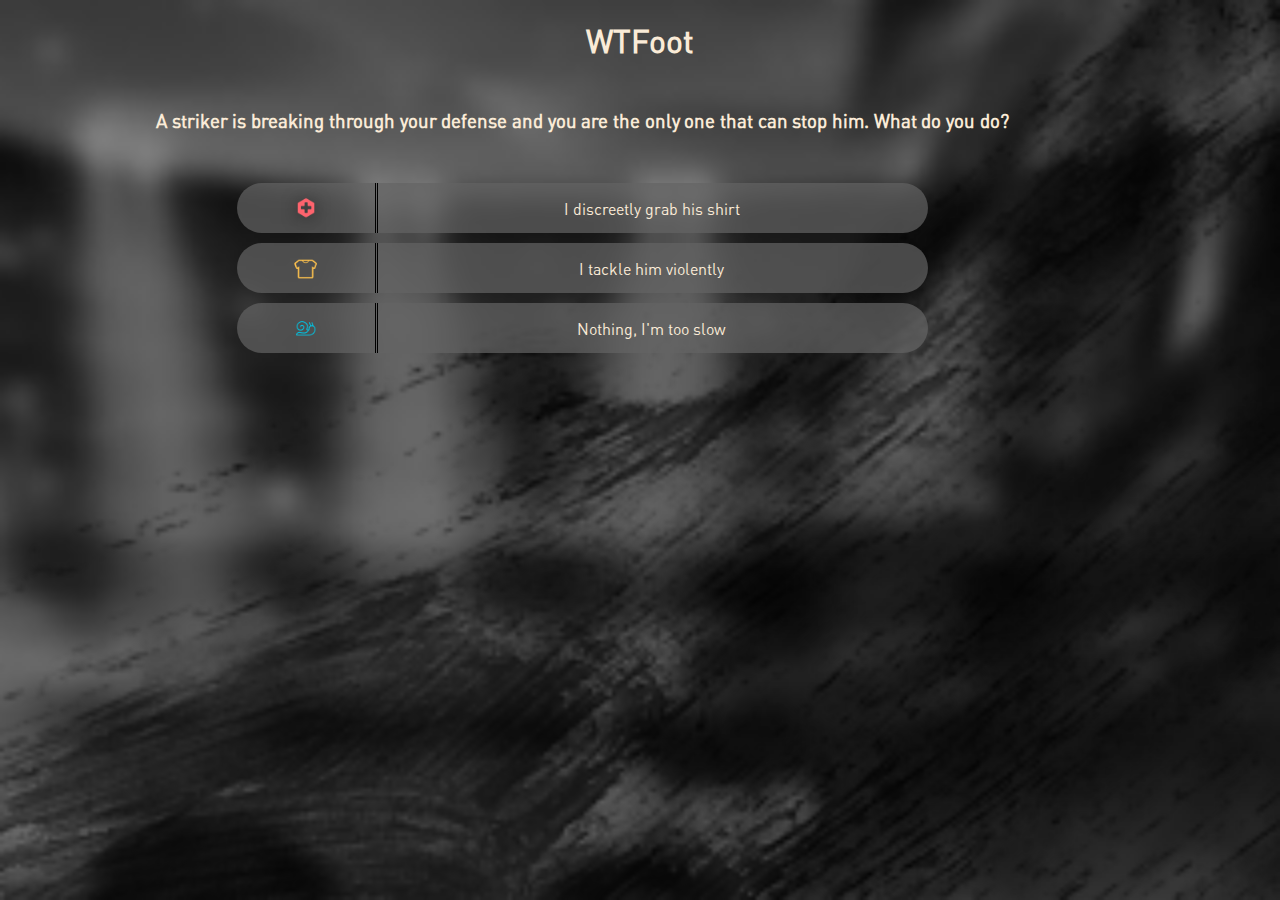
==== commit 7e8c360c: "New players" ====
--- a/index.html
+++ b/index.html
@@ -25,17 +25,17 @@
 				</div>
                 <div id="form-div">
                     <div class="question">
-                        <h3 >An attacker is breaking through your defense and you are the only one that can stop him. What do you do?</h3>
-                        <div class="answer">
-                            <div onclick="nextElement()" class="radio-div">
+                        <h3 >A striker is breaking through your defense and you are the only one that can stop him. What do you do?</h3>
+                        <div class="answer">
+                            <div onclick="storeAnswer(this)" value="1" class="radio-div">
                                     <div class="label-left"><img src="img/redCross.png" /></div>
                                 <div class="label-right"><p>I discreetly grab his shirt</p></div>
                             </div>
-                            <div onclick="nextElement()" class="radio-div">
+                            <div onclick="storeAnswer(this)" value="2" class="radio-div">
                                     <div class="label-left"><img src="img/shirt.png" /></div>
                                     <div class="label-right"><p>I tackle him violently</p></div>
                             </div>
-                            <div onclick="nextElement()" class="radio-div">
+                            <div onclick="storeAnswer(this)" value="3" class="radio-div">
                                     <div class="label-left"><img src="img/snail.png" /></div>
                                     <div class="label-right"><p>Nothing, I'm too slow</p></div>
                             </div>
@@ -48,6 +48,48 @@
                                 <h3 class="fs-anim-lower">Score : <span id="score-contener">0</span>%</h3>
                                 <input class="hidden" id="q5" name="q5" type="text" placeholder="Dean Moriarty"/>
                     </div>
+                    <div class="question">
+                        <h3>There is a harsh argument between your teammate and the referee. What do you do?</h3>
+                        <div class="answer">
+                            <div onclick="storeAnswer(this)" value="1" class="radio-div">
+                                    <div class="label-left"><img src="img/redCross.png" /></div>
+                                <div class="label-right"><p>You spit at the referee</p></div>
+                            </div>
+                            <div onclick="storeAnswer(this)" value="2" class="radio-div">
+                                    <div class="label-left"><img src="img/shirt.png" /></div>
+                                    <div class="label-right"><p>You calm down your teammate</p></div>
+                            </div>
+                            <div onclick="storeAnswer(this)" value="3" class="radio-div">
+                                    <div class="label-left"><img src="img/snail.png" /></div>
+                                    <div class="label-right"><p>You insult the referee</p></div>
+                            </div>
+                            <div onclick="storeAnswer(this)" value="4" class="radio-div">
+                                    <div class="label-left"><img src="img/redCross.png" /></div>
+                                    <div class="label-right"><p>You do not get involved and restyle your hair</p></div>
+                            </div>
+                        </div>
+                    </div>
+                    <div class="question">
+                        <h3>What do you drink after a tough game?</h3>
+                        <div class="answer">
+                            <div onclick="storeAnswer(this)" value="1" class="radio-div">
+                                    <div class="label-left"><img src="img/redCross.png" /></div>
+                                <div class="label-right"><p>Just one beer</p></div>
+                            </div>
+                            <div onclick="storeAnswer(this)" value="2" class="radio-div">
+                                    <div class="label-left"><img src="img/shirt.png" /></div>
+                                    <div class="label-right"><p>Too many beers to count them</p></div>
+                            </div>
+                            <div onclick="storeAnswer(this)" value="3" class="radio-div">
+                                    <div class="label-left"><img src="img/snail.png" /></div>
+                                    <div class="label-right"><p>An energy drink</p></div>
+                            </div>
+                            <div onclick="storeAnswer(this)" value="4" class="radio-div">
+                                    <div class="label-left"><img src="img/redCross.png" /></div>
+                                    <div class="label-right"><p>Nothing, I would rather have sex</p></div>
+                            </div>
+                        </div>
+                    </div>
                     <div class="question" id="goal-game">
                         <img src="img/hands.png" id="hand-cursor" onmousedown="mouseDown()" onmouseup="mouseUp()"/>
                         <div id="game-contener">
@@ -95,6 +137,77 @@
                             </table>
                         </div>
                         <h3>Score : <span id="score-goal-contener">0</span></h3>
+                    </div>
+                    <div class="question">
+                        <h3>What is your favorite movie?</h3>
+                        <div class="answer">
+                            <div onclick="storeAnswer(this)" value="1" class="radio-div">
+                                    <div class="label-left"><img src="img/redCross.png" /></div>
+                                <div class="label-right"><p>Titanic</p></div>
+                            </div>
+                            <div onclick="storeAnswer(this)" value="2" class="radio-div">
+                                    <div class="label-left"><img src="img/shirt.png" /></div>
+                                    <div class="label-right"><p>Catch Me If You Can</p></div>
+                            </div>
+                            <div onclick="storeAnswer(this)" value="3" class="radio-div">
+                                    <div class="label-left"><img src="img/snail.png" /></div>
+                                    <div class="label-right"><p>Fight Club</p></div>
+                            </div>
+                            <div onclick="storeAnswer(this)" value="4" class="radio-div">
+                                    <div class="label-left"><img src="img/redCross.png" /></div>
+                                    <div class="label-right"><p>The King's Speech</p></div>
+                            </div>
+                        </div>
+                    </div>
+                    <div class="question">
+                        <h3>You win a trip at a contest. Where would you travel?</h3>
+                        <div class="answer">
+                            <div onclick="storeAnswer(this)" value="1" class="radio-div">
+                                    <div class="label-left"><img src="img/redCross.png" /></div>
+                                <div class="label-right"><p>In Stockholm, to visit the Fotografiska Museum</p></div>
+                            </div>
+                            <div onclick="storeAnswer(this)" value="2" class="radio-div">
+                                    <div class="label-left"><img src="img/shirt.png" /></div>
+                                    <div class="label-right"><p>In England, to have a BBQ in the Teletubbies' garden</p></div>
+                            </div>
+                            <div onclick="storeAnswer(this)" value="3" class="radio-div">
+                                    <div class="label-left"><img src="img/snail.png" /></div>
+                                    <div class="label-right"><p>In Pamplona, to run with the bulls</p></div>
+                            </div>
+                            <div onclick="storeAnswer(this)" value="4" class="radio-div">
+                                    <div class="label-left"><img src="img/redCross.png" /></div>
+                                    <div class="label-right"><p>Nowhere, I would rather sell my ticket to my stepfather</p></div>
+                            </div>
+                            <div onclick="storeAnswer(this)" value="5" class="radio-div">
+                                    <div class="label-left"><img src="img/shirt.png" /></div>
+                                    <div class="label-right"><p>In the Alps, to spend a night in a jacuzzi</p></div>
+                            </div>
+                            <div onclick="storeAnswer(this)" value="6" class="radio-div">
+                                    <div class="label-left"><img src="img/snail.png" /></div>
+                                    <div class="label-right"><p>In Poland, to go and pray in a monastery</p></div>
+                            </div>
+                        </div>
+                    </div>
+                    <div class="question">
+                        <h3>Which character do you associate with regarding money?</h3>
+                        <div class="answer">
+                            <div onclick="storeAnswer(this)" value="1" class="radio-div">
+                                    <div class="label-left"><img src="img/redCross.png" /></div>
+                                <div class="label-right"><p>Bill Gates</p></div>
+                            </div>
+                            <div onclick="storeAnswer(this)" value="2" class="radio-div">
+                                    <div class="label-left"><img src="img/shirt.png" /></div>
+                                    <div class="label-right"><p>Uncle Scrooge</p></div>
+                            </div>
+                            <div onclick="storeAnswer(this)" value="3" class="radio-div">
+                                    <div class="label-left"><img src="img/snail.png" /></div>
+                                    <div class="label-right"><p>Bernard Madoff</p></div>
+                            </div>
+                            <div onclick="storeAnswer(this)" value="4" class="radio-div">
+                                    <div class="label-left"><img src="img/redCross.png" /></div>
+                                    <div class="label-right"><p>A little piggy bank</p></div>
+                            </div>
+                        </div>
                     </div>
                 </div>
 			</div><!-- /fs-form-wrap -->
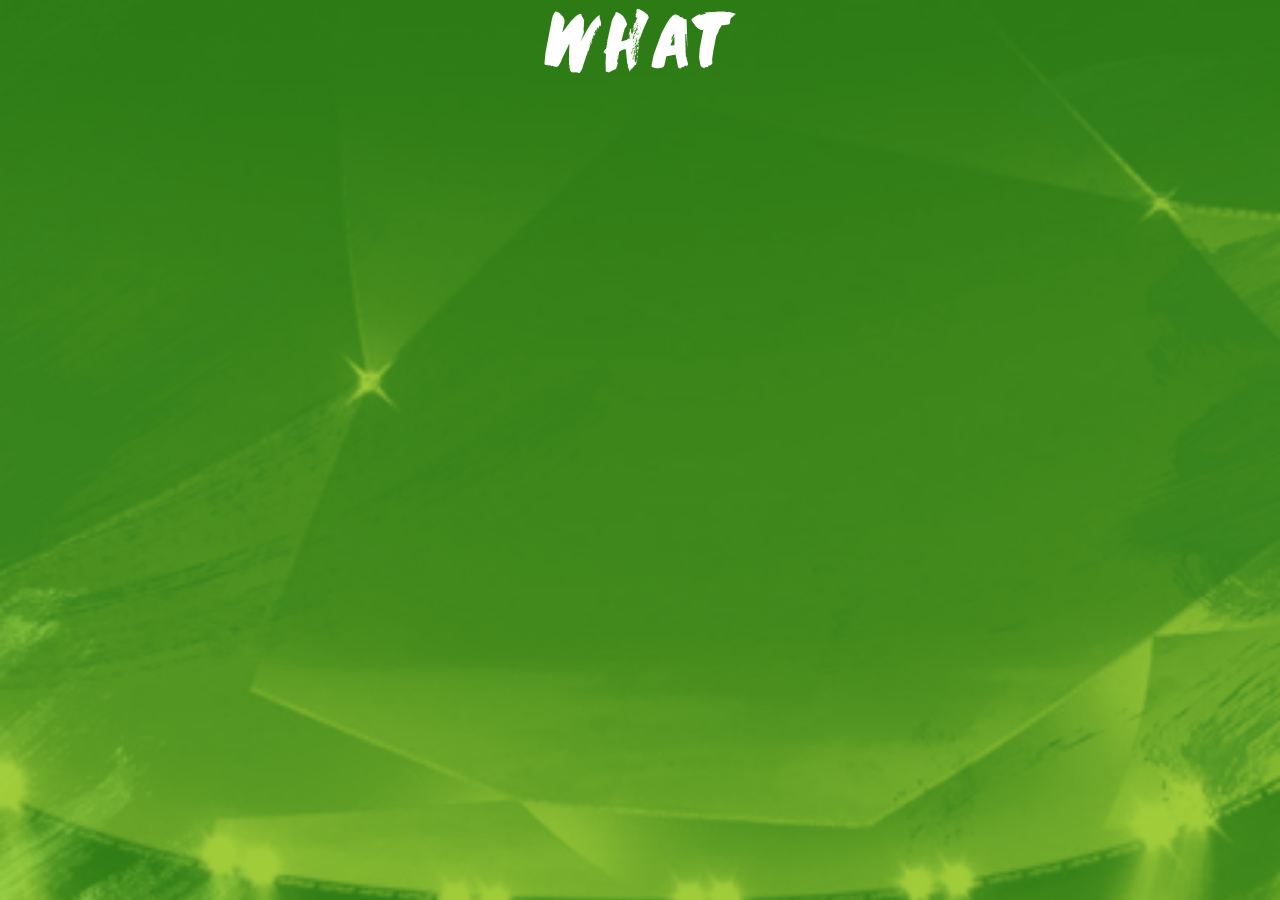
==== commit eb0bbafa: "finish" ====
--- a/index.html
+++ b/index.html
@@ -1,4 +1,3 @@
-<!DOCTYPE html>
 <html lang="en" class="no-js">
 	<head>
 		<meta charset="UTF-8" />
@@ -7,222 +6,22 @@
 		<title>WTFoot</title>
 		<meta name="description" content="Answer questions and take on challenges to find out which player from the UEFA Euro 2016 is your closest match" />
 		<!-- <link rel="shortcut icon" href="../favicon.ico"> -->
-		<link rel="stylesheet" type="text/css" href="css/Hackaton.css" />
-		<link rel="stylesheet" type="text/css" href="css/goal.css" />
+		<link rel="stylesheet" type="text/css" href="css/first.css" />
         <script src="https://ajax.googleapis.com/ajax/libs/jquery/1.12.0/jquery.min.js"></script>
-		<script src="js/modernizr.custom.js"></script>
-        <script src="js/phaser.js" ></script>
-        <script src="js/stratGame.js" ></script>
-        <script src="js/goal.js" ></script>
-        <script src="js/Hackaton.js" ></script>
+        <script src="js/first.js" ></script>
 	</head>
-	<body>
-		<div class="container">
-
-			<div class="fs-form-wrap" id="fs-form-wrap">
-				<div class="fs-title">
-					<h1>WTFoot</h1>
-				</div>
-                <div id="form-div">
-                    <div class="question">
-                        <h3 >A striker is breaking through your defense and you are the only one that can stop him. What do you do?</h3>
-                        <div class="answer">
-                            <div onclick="storeAnswer(this)" value="1" class="radio-div">
-                                    <div class="label-left"><img src="img/redCross.png" /></div>
-                                <div class="label-right"><p>I discreetly grab his shirt</p></div>
-                            </div>
-                            <div onclick="storeAnswer(this)" value="2" class="radio-div">
-                                    <div class="label-left"><img src="img/shirt.png" /></div>
-                                    <div class="label-right"><p>I tackle him violently</p></div>
-                            </div>
-                            <div onclick="storeAnswer(this)" value="3" class="radio-div">
-                                    <div class="label-left"><img src="img/snail.png" /></div>
-                                    <div class="label-right"><p>Nothing, I'm too slow</p></div>
-                            </div>
-                        </div>
-                    </div> 
-                    <div class="question">
-                                <label class="fs-field-label fs-anim-upper" for="q5">Will you be able to reach the goal ?</label>
-                                <div id="game-contener" class="fs-anim-lower">
-                                </div>
-                                <h3 class="fs-anim-lower">Score : <span id="score-contener">0</span>%</h3>
-                                <input class="hidden" id="q5" name="q5" type="text" placeholder="Dean Moriarty"/>
-                    </div>
-                    <div class="question">
-                        <h3>There is a harsh argument between your teammate and the referee. What do you do?</h3>
-                        <div class="answer">
-                            <div onclick="storeAnswer(this)" value="1" class="radio-div">
-                                    <div class="label-left"><img src="img/redCross.png" /></div>
-                                <div class="label-right"><p>You spit at the referee</p></div>
-                            </div>
-                            <div onclick="storeAnswer(this)" value="2" class="radio-div">
-                                    <div class="label-left"><img src="img/shirt.png" /></div>
-                                    <div class="label-right"><p>You calm down your teammate</p></div>
-                            </div>
-                            <div onclick="storeAnswer(this)" value="3" class="radio-div">
-                                    <div class="label-left"><img src="img/snail.png" /></div>
-                                    <div class="label-right"><p>You insult the referee</p></div>
-                            </div>
-                            <div onclick="storeAnswer(this)" value="4" class="radio-div">
-                                    <div class="label-left"><img src="img/redCross.png" /></div>
-                                    <div class="label-right"><p>You do not get involved and restyle your hair</p></div>
-                            </div>
-                        </div>
-                    </div>
-                    <div class="question">
-                        <h3>What do you drink after a tough game?</h3>
-                        <div class="answer">
-                            <div onclick="storeAnswer(this)" value="1" class="radio-div">
-                                    <div class="label-left"><img src="img/redCross.png" /></div>
-                                <div class="label-right"><p>Just one beer</p></div>
-                            </div>
-                            <div onclick="storeAnswer(this)" value="2" class="radio-div">
-                                    <div class="label-left"><img src="img/shirt.png" /></div>
-                                    <div class="label-right"><p>Too many beers to count them</p></div>
-                            </div>
-                            <div onclick="storeAnswer(this)" value="3" class="radio-div">
-                                    <div class="label-left"><img src="img/snail.png" /></div>
-                                    <div class="label-right"><p>An energy drink</p></div>
-                            </div>
-                            <div onclick="storeAnswer(this)" value="4" class="radio-div">
-                                    <div class="label-left"><img src="img/redCross.png" /></div>
-                                    <div class="label-right"><p>Nothing, I would rather have sex</p></div>
-                            </div>
-                        </div>
-                    </div>
-                    <div class="question" id="goal-game">
-                        <img src="img/hands.png" id="hand-cursor" onmousedown="mouseDown()" onmouseup="mouseUp()"/>
-                        <div id="game-contener">
-                            <table id="goal-table">
-                                <tr>
-                                    <td class="case"></td>
-                                    <td class="case"></td>
-                                    <td class="case"></td>
-                                    <td class="case"></td>
-                                    <td class="case"></td>
-                                    <td class="case"></td>
-                                    <td class="case"></td>
-                                    <td class="case"></td>
-                                </tr>
-                                <tr>
-                                    <td class="case"></td>
-                                    <td class="case"></td>
-                                    <td class="case"></td>
-                                    <td class="case"></td>
-                                    <td class="case"></td>
-                                    <td class="case"></td>
-                                    <td class="case"></td>
-                                    <td class="case"></td>
-                                </tr>
-                                <tr>
-                                    <td class="case"></td>
-                                    <td class="case"></td>
-                                    <td class="case"></td>
-                                    <td class="case"></td>
-                                    <td class="case"></td>
-                                    <td class="case"></td>
-                                    <td class="case"></td>
-                                    <td class="case"></td>
-                                </tr>
-                                <tr>
-                                    <td class="case"></td>
-                                    <td class="case"></td>
-                                    <td class="case"></td>
-                                    <td class="case"></td>
-                                    <td class="case"></td>
-                                    <td class="case"></td>
-                                    <td class="case"></td>
-                                    <td class="case"></td>
-                                </tr>
-                            </table>
-                        </div>
-                        <h3>Score : <span id="score-goal-contener">0</span></h3>
-                    </div>
-                    <div class="question">
-                        <h3>What is your favorite movie?</h3>
-                        <div class="answer">
-                            <div onclick="storeAnswer(this)" value="1" class="radio-div">
-                                    <div class="label-left"><img src="img/redCross.png" /></div>
-                                <div class="label-right"><p>Titanic</p></div>
-                            </div>
-                            <div onclick="storeAnswer(this)" value="2" class="radio-div">
-                                    <div class="label-left"><img src="img/shirt.png" /></div>
-                                    <div class="label-right"><p>Catch Me If You Can</p></div>
-                            </div>
-                            <div onclick="storeAnswer(this)" value="3" class="radio-div">
-                                    <div class="label-left"><img src="img/snail.png" /></div>
-                                    <div class="label-right"><p>Fight Club</p></div>
-                            </div>
-                            <div onclick="storeAnswer(this)" value="4" class="radio-div">
-                                    <div class="label-left"><img src="img/redCross.png" /></div>
-                                    <div class="label-right"><p>The King's Speech</p></div>
-                            </div>
-                        </div>
-                    </div>
-                    <div class="question">
-                        <h3>You win a trip at a contest. Where would you travel?</h3>
-                        <div class="answer">
-                            <div onclick="storeAnswer(this)" value="1" class="radio-div">
-                                    <div class="label-left"><img src="img/redCross.png" /></div>
-                                <div class="label-right"><p>In Stockholm, to visit the Fotografiska Museum</p></div>
-                            </div>
-                            <div onclick="storeAnswer(this)" value="2" class="radio-div">
-                                    <div class="label-left"><img src="img/shirt.png" /></div>
-                                    <div class="label-right"><p>In England, to have a BBQ in the Teletubbies' garden</p></div>
-                            </div>
-                            <div onclick="storeAnswer(this)" value="3" class="radio-div">
-                                    <div class="label-left"><img src="img/snail.png" /></div>
-                                    <div class="label-right"><p>In Pamplona, to run with the bulls</p></div>
-                            </div>
-                            <div onclick="storeAnswer(this)" value="4" class="radio-div">
-                                    <div class="label-left"><img src="img/redCross.png" /></div>
-                                    <div class="label-right"><p>Nowhere, I would rather sell my ticket to my stepfather</p></div>
-                            </div>
-                            <div onclick="storeAnswer(this)" value="5" class="radio-div">
-                                    <div class="label-left"><img src="img/shirt.png" /></div>
-                                    <div class="label-right"><p>In the Alps, to spend a night in a jacuzzi</p></div>
-                            </div>
-                            <div onclick="storeAnswer(this)" value="6" class="radio-div">
-                                    <div class="label-left"><img src="img/snail.png" /></div>
-                                    <div class="label-right"><p>In Poland, to go and pray in a monastery</p></div>
-                            </div>
-                        </div>
-                    </div>
-                    <div class="question">
-                        <h3>Which character do you associate with regarding money?</h3>
-                        <div class="answer">
-                            <div onclick="storeAnswer(this)" value="1" class="radio-div">
-                                    <div class="label-left"><img src="img/redCross.png" /></div>
-                                <div class="label-right"><p>Bill Gates</p></div>
-                            </div>
-                            <div onclick="storeAnswer(this)" value="2" class="radio-div">
-                                    <div class="label-left"><img src="img/shirt.png" /></div>
-                                    <div class="label-right"><p>Uncle Scrooge</p></div>
-                            </div>
-                            <div onclick="storeAnswer(this)" value="3" class="radio-div">
-                                    <div class="label-left"><img src="img/snail.png" /></div>
-                                    <div class="label-right"><p>Bernard Madoff</p></div>
-                            </div>
-                            <div onclick="storeAnswer(this)" value="4" class="radio-div">
-                                    <div class="label-left"><img src="img/redCross.png" /></div>
-                                    <div class="label-right"><p>A little piggy bank</p></div>
-                            </div>
-                        </div>
-                    </div>
-                </div>
-			</div><!-- /fs-form-wrap -->
-            
-            <div id="result-div">
-                <h1>You are a footballer</h1>
+    <body>
+        <img src="img/what.png" id="what"/>
+        <img src="img/the.png" id="the"/>
+        <img src="img/foot.png" id="foot"/>
+        
+        <div class="rest" id="rest">
+            <div id="first-desc">
+                What football player would you be?
             </div>
-            
-            
-		</div><!-- /container -->
-		<script>
-			(function() {
-                		document.getElementById('result-div').style.visibility = 'hidden';
-
-			})();
-		</script>
-	</body>
-</html>
+            <div id="start" onclick="document.location.href = 'question.html';">
+                Lets play the quiz
+            </div>
+        </div>
+    </body>
+</html>--- a/css/first.css
+++ b/css/first.css
@@ -0,0 +1,61 @@
+
+@font-face {
+	font-family: DINAlternateRegular;
+	src: url('../fonts/DINAlternateRegular.otf') format('opentype');
+}
+
+
+body {
+    background-image: url("../img/3-layers.png");
+    background-size:cover;
+    color: white;
+    text-align: center;
+	font-family: 'DINAlternateRegular';
+}
+
+img {
+    display: none;
+    margin-left: auto;
+    margin-right: auto;
+}
+
+#first-desc {
+    margin-top: 100px;
+    margin-left: 20%;
+    margin-right: 20%;
+    padding: 2%;
+    width: 60%;
+    font-size: 1.5em;
+}
+
+#start {
+    margin-top: 50px;
+    margin-left: 20%;
+    margin-right: 20%;
+    padding: 2%;
+    width: 60%;
+    font-size: 1.5em;
+    border-radius: 25px;
+    transition: all 0.4s ease;
+    background-color:rgba(255, 255, 255, 0.4);
+}
+
+#start:hover {
+    margin-top: 50px;
+    margin-left: 20%;
+    margin-right: 20%;
+    padding: 2%;
+    width: 60%;
+    font-size: 1.5em;
+    border-radius: 25px;
+    transition: all 0.4s ease;
+    background-color:rgba(150, 150, 150, 0.6);
+}
+.rest {
+    opacity: 0;
+    transition: all 1s ease;
+}
+.restV {
+    opacity: 1;
+    transition: all 1s ease;
+}